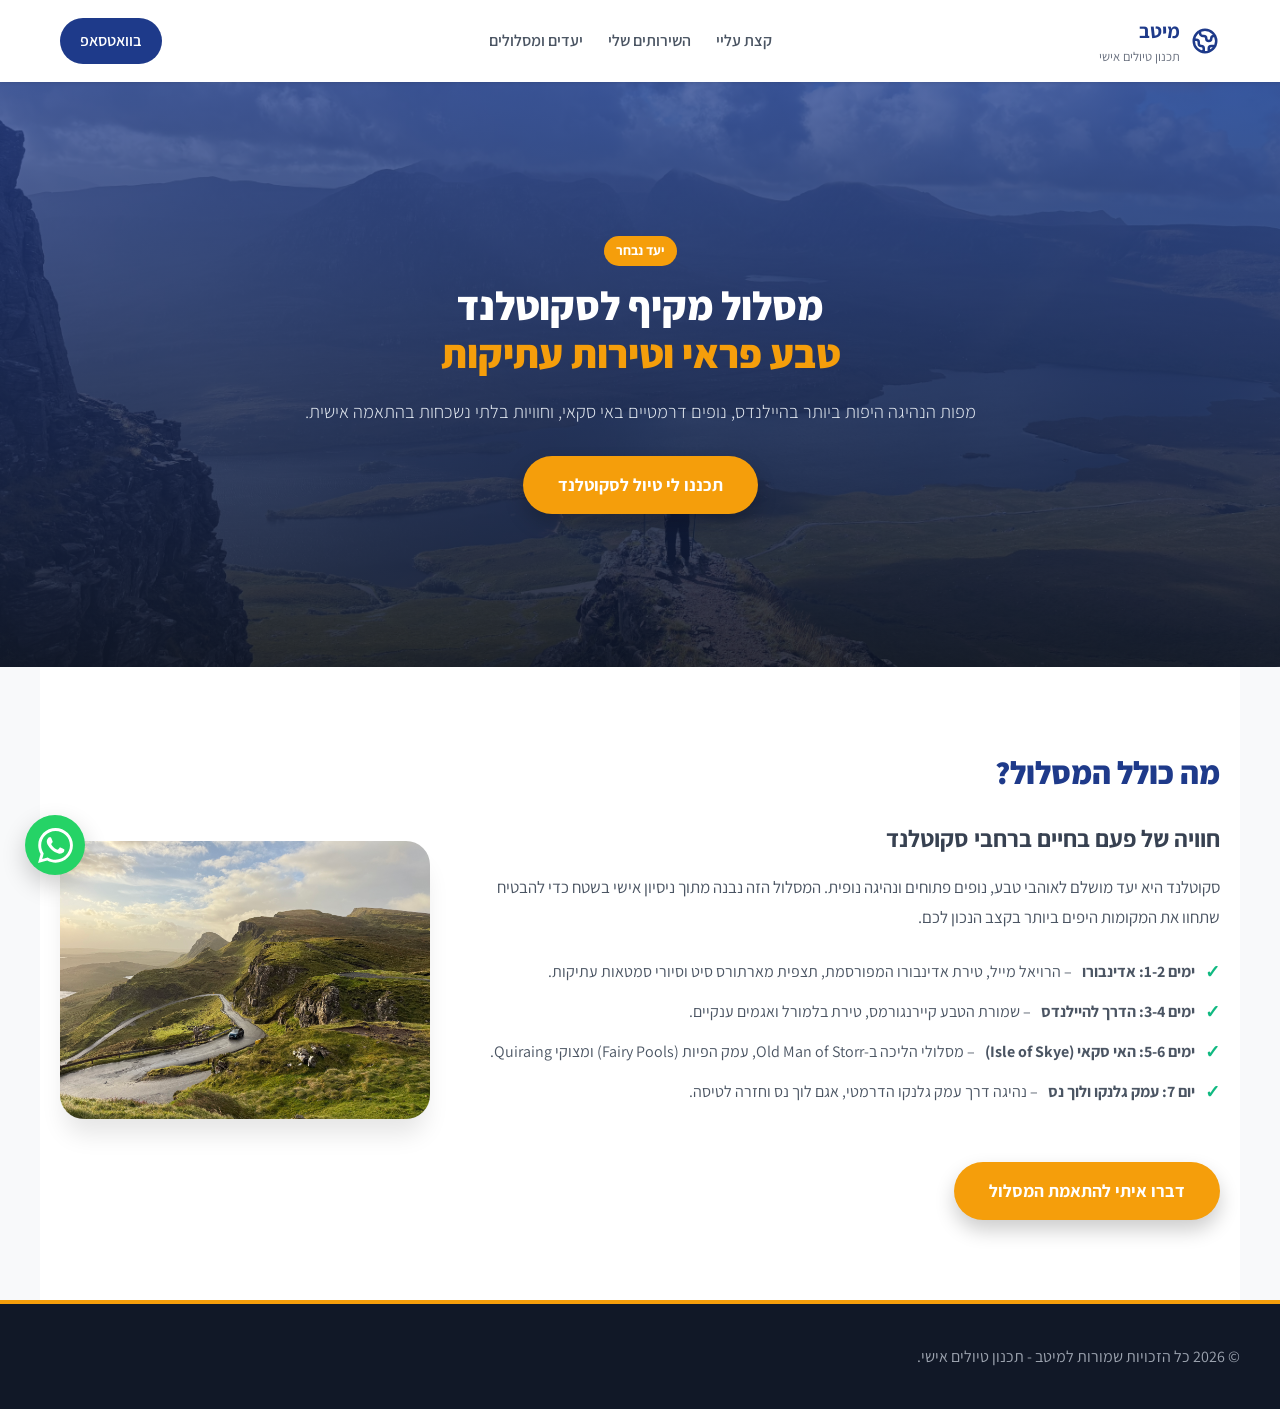
==== destinations/scotland.html @ 3aaea212 "Add initial project files including HTML structure, CSS styles, and images for Scotland travel itine" ====
<!DOCTYPE html>
<html lang="he" dir="rtl">
<head>
    <meta charset="UTF-8">
    <meta name="viewport" content="width=device-width, initial-scale=1.0">
    <title>מסלול לסקוטלנד | מיטב - תכנון טיולים אישי</title>

    <!-- Google Fonts -->
    <link rel="preconnect" href="https://fonts.googleapis.com">
    <link rel="preconnect" href="https://fonts.gstatic.com" crossorigin>
    <link href="https://fonts.googleapis.com/css2?family=Assistant:wght@300;400;600;700;800&display=swap" rel="stylesheet">
    
    <!-- Link to global CSS from subfolder -->
    <link rel="stylesheet" href="../css/style.css">
</head>
<body>

    <!-- ==========================================
         NAVIGATION HEADER
         ========================================== -->
    <nav>
        <div class="nav-container">
            <a href="../index.html" class="logo">
                <svg class="logo-icon" fill="none" stroke="currentColor" viewBox="0 0 24 24">
                    <path stroke-linecap="round" stroke-linejoin="round" stroke-width="2" d="M3.055 11H5a2 2 0 012 2v1a2 2 0 002 2 2 2 0 012 2v2.945M8 3.935V5.5A2.5 2.5 0 0010.5 8h.5a2 2 0 012 2 2 2 0 104 0 2 2 0 012-2h1.064M15 20.488V18a2 2 0 012-2h3.064M21 12a9 9 0 11-18 0 9 9 0 0118 0z"></path>
                </svg>
                <span>מיטב <span class="logo-subtext">תכנון טיולים אישי</span></span>
            </a>
            
            <ul class="nav-links">
                <li><a href="../index.html#about">קצת עליי</a></li>
                <li><a href="../index.html#services">השירותים שלי</a></li>
                <li><a href="../index.html#destinations">יעדים ומסלולים</a></li>
            </ul>
            
            <a href="https://wa.me/" target="_blank" rel="noopener noreferrer" class="nav-btn">בוואטסאפ</a>
        </div>
    </nav>

    <!-- ==========================================
         SCOTLAND HERO BANNER (Full Design Match)
         ========================================== -->
    <!-- Uses relative path ../images/scotland.jpg for local image -->
    <header class="hero" style="background: linear-gradient(rgba(30, 58, 138, 0.75), rgba(15, 23, 42, 0.85)), url('../images/scotland.jpg') center/cover;">
        <span class="badge">יעד נבחר</span>
        <h1>מסלול מקיף לסקוטלנד <br><span>טבע פראי וטירות עתיקות</span></h1>
        <p>מפות הנהיגה היפות ביותר בהיילנדס, נופים דרמטיים באי סקאי, וחוויות בלתי נשכחות בהתאמה אישית.</p>
        <a href="https://wa.me/" target="_blank" rel="noopener noreferrer" class="hero-btn">תכננו לי טיול לסקוטלנד</a>
    </header>

    <!-- ==========================================
         SCOTLAND ITINERARY DETAILS
         ========================================== -->
    <section class="section bg-white">
        <div class="about-grid">
            <div class="about-text" style="flex: 2;">
                <h2>מה כולל המסלול?</h2>
                <h3>חוויה של פעם בחיים ברחבי סקוטלנד</h3>
                <p>סקוטלנד היא יעד מושלם לאוהבי טבע, נופים פתוחים ונהיגה נופית. המסלול הזה נבנה מתוך ניסיון אישי בשטח כדי להבטיח שתחוו את המקומות היפים ביותר בקצב הנכון לכם.</p>
                
                <ul class="service-list" style="margin-top: 25px;">
                    <li><strong>ימים 1-2: אדינבורו</strong> – הרויאל מייל, טירת אדינבורו המפורסמת, תצפית מארתורס סיט וסיורי סמטאות עתיקות.</li>
                    <li><strong>ימים 3-4: הדרך להיילנדס</strong> – שמורת הטבע קיירנגורמס, טירת בלמורל ואגמים ענקיים.</li>
                    <li><strong>ימים 5-6: האי סקאי (Isle of Skye)</strong> – מסלולי הליכה ב-Old Man of Storr, עמק הפיות (Fairy Pools) ומצוקי Quiraing.</li>
                    <li><strong>יום 7: עמק גלנקו ולוך נס</strong> – נהיגה דרך עמק גלנקו הדרמטי, אגם לוך נס וחזרה לטיסה.</li>
                </ul>

                <br>
                <a href="https://wa.me/" target="_blank" rel="noopener noreferrer" class="hero-btn">דברו איתי להתאמת המסלול</a>
            </div>

        <div class="about-img" style="flex: 1;">
    <!-- 
      ../images/ steps OUT of the 'destinations/' folder and INTO 'images/'.
      scotland-detail.jpg points to your newly converted gallery image.
    -->
    <img src="../images/scotland-detail.jpg" alt="נופי ההיילנדס בסקוטלנד">
</div>
        </div>
    </section>

    <!-- ==========================================
         FOOTER
         ========================================== -->
    <footer>
        <div class="footer-content">
            <p>&copy; 2026 כל הזכויות שמורות למיטב - תכנון טיולים אישי.</p>
        </div>
    </footer>

    <!-- Floating WhatsApp Button -->
    <a href="https://wa.me/" class="whatsapp-float" target="_blank" rel="noopener noreferrer" title="דברו איתי בוואטסאפ">
        <svg viewBox="0 0 24 24">
            <path d="M.057 24l1.687-6.163c-1.041-1.804-1.588-3.849-1.587-5.946.003-6.556 5.338-11.891 11.893-11.891 3.181.001 6.167 1.24 8.413 3.488 2.245 2.248 3.481 5.236 3.48 8.414-.003 6.557-5.338 11.892-11.893 11.892-1.99-.001-3.951-.5-5.688-1.448l-6.305 1.654zm6.597-3.807c1.676.995 3.276 1.591 5.392 1.592 5.448 0 9.886-4.434 9.889-9.885.002-5.462-4.415-9.89-9.881-9.892-5.452 0-9.887 4.434-9.889 9.884-.001 2.225.651 3.891 1.746 5.634l-.999 3.648 3.742-.981zm11.387-5.464c-.074-.124-.272-.198-.57-.347-.297-.149-1.758-.868-2.031-.967-.272-.099-.47-.149-.669.149-.198.297-.768.967-.941 1.165-.173.198-.347.223-.644.075-.297-.15-1.255-.463-2.39-1.475-.883-.788-1.48-1.761-1.653-2.059-.173-.297-.018-.458.13-.606.134-.133.298-.347.446-.52.149-.174.198-.298.298-.497.099-.198.05-.371-.025-.52-.075-.149-.669-1.612-.916-2.207-.242-.579-.487-.5-.669-.51-.173-.008-.371-.01-.57-.01-.198 0-.52.074-.792.372-.272.297-1.04 1.016-1.04 2.479 0 1.462 1.065 2.875 1.213 3.074.149.198 2.096 3.2 5.077 4.487.709.306 1.262.489 1.694.625.712.227 1.36.195 1.871.118.571-.085 1.758-.719 2.006-1.413.248-.694.248-1.289.173-1.413-.074-.124-.272-.198-.57-.347z"/>
        </svg>
    </a>

</body>
</html>
---- css/style.css ----
/* ==========================================
   GLOBAL RESETS & CORE STYLES
   ========================================== */

/* Box Sizing Reset: Forces padding and borders to be included inside an element's total width and height */
* {
    box-sizing: border-box;
    margin: 0;
    padding: 0;
}

/* Base Body Styles: Sets default typography, background color, text color, and RTL line spacing */
body {
    font-family: 'Assistant', sans-serif; /* Primary font family (loaded from Google Fonts in HTML) */
    background-color: #f8f9fa;            /* Light gray background for comfortable reading */
    color: #333333;                       /* Soft black font color for optimal visual contrast */
    line-height: 1.6;                     /* Generous vertical line spacing for Hebrew readability */
}

/* Utility class for white-background sections (replaces inline styles) */
.bg-white {
    background-color: #ffffff;
}

/* Utility button style for secondary gray buttons */
.btn-secondary {
    background: #4b5563 !important;       /* Overrides default brand blue with neutral slate gray */
}

/* ==========================================
   NAVIGATION BAR (NAV)
   ========================================== */

/* Sticky Navigation Header */
nav {
    background: #ffffff;                                    /* Solid white background */
    box-shadow: 0 1px 3px rgba(0,0,0,0.1);                 /* Subtle bottom drop-shadow for depth */
    position: sticky;                                      /* Sticks the navbar to the top during scroll */
    top: 0;                                                /* Locks stickiness to top edge */
    z-index: 50;                                           /* Keeps navigation above lower page elements */
}

/* Centered Flexbox Container for Navigation */
.nav-container {
    max-width: 1200px;                                     /* Restricts container width on widescreen monitors */
    margin: 0 auto;                                        /* Centers container horizontally */
    padding: 15px 20px;                                    /* Vertical (15px) and Horizontal (20px) internal spacing */
    display: flex;                                         /* Activates Flexbox layout mode */
    justify-content: space-between;                        /* Places logo on right and links/button on left (RTL) */
    align-items: center;                                   /* Vertically aligns items along the central axis */
}

/* Brand Logo Layout */
.logo {
    font-weight: 700;                                      /* Bold font weight */
    font-size: 1.25rem;                                    /* 20px relative font size */
    color: #1E3A8A;                                        /* Deep Navy Blue primary brand color */
    display: flex;                                         /* Flex layout to align icon next to text */
    align-items: center;                                   /* Aligns SVG icon and text vertically */
    gap: 10px;                                             /* 10px gap between SVG icon and brand text */
    cursor: pointer;                                       /* Displays pointer hand cursor on hover */
    text-decoration: none;                                 /* Removes standard link underline */
}

/* Secondary Sub-headline inside Logo */
.logo-subtext {
    font-size: 0.8rem;                                     /* Smaller font size for subtitle */
    font-weight: 400;                                      /* Regular weight */
    color: #6b7280;                                        /* Muted gray text color */
    display: block;                                        /* Forces subtitle to render on a new line */
}

/* SVG Vector Icon Dimensions inside Logo */
.logo-icon {
    width: 30px;
    height: 30px;
}

/* Navigation Link List */
.nav-links {
    display: flex;                                         /* Displays menu links in a horizontal row */
    gap: 25px;                                             /* Spacing between list items */
    list-style: none;                                      /* Removes default bullet points */
}

/* Individual Navigation Anchor Links */
.nav-links a {
    color: #4b5563;                                        /* Muted slate text color */
    text-decoration: none;                                 /* Removes underline */
    font-weight: 600;                                      /* Semi-bold text weight */
    transition: color 0.2s ease-in-out;                    /* Smooth color transition on hover (0.2 seconds) */
}

/* Navigation Link Hover State */
.nav-links a:hover {
    color: #1E3A8A;                                        /* Shifts color to deep navy when hovered */
}

/* Call-To-Action (CTA) Pill Button in Navigation */
.nav-btn {
    background: #1E3A8A;                                   /* Navy background */
    color: #ffffff;                                        /* White text */
    padding: 10px 20px;                                    /* Top/Bottom 10px, Left/Right 20px */
    border-radius: 50px;                                   /* Fully rounded pill-shaped corners */
    text-decoration: none;                                 /* Removes link underline */
    font-weight: 600;                                      /* Semi-bold weight */
    display: inline-flex;                                  /* Enables inline flexbox for icon/text alignment */
    align-items: center;
    gap: 8px;
}

/* ==========================================
   HERO SECTION
   ========================================== */

/* Full-width Hero Banner with Dark Gradient Overlay */
.hero {
    /* Combined CSS background: semi-transparent blue/slate gradient + high-res Unsplash background image */
    background: linear-gradient(rgba(30, 58, 138, 0.75), rgba(15, 23, 42, 0.85)), 
                url('https://images.unsplash.com/photo-1488085061387-422e29b40080?ixlib=rb-4.0.3&auto=format&fit=crop&w=1920&q=80') center/cover;
    color: #ffffff;                                        /* White text color for contrast over dark image */
    padding: 80px 20px;                                    /* Vertical padding 80px, horizontal 20px */
    text-align: center;                                    /* Centers all text content */
    min-height: 65vh;                                      /* Ensures hero takes at least 65% of screen height */
    display: flex;                                         /* Flexbox used to vertically center content */
    flex-direction: column;                                /* Stacks elements top-to-bottom */
    justify-content: center;                               /* Centers items along vertical axis */
    align-items: center;                                   /* Centers items along horizontal axis */
}

/* Small Tag/Badge above Hero Heading */
.badge {
    background: #F59E0B;                                   /* Accent Amber/Gold color */
    color: #ffffff;
    padding: 4px 12px;
    border-radius: 50px;
    font-size: 0.85rem;
    font-weight: 700;
    display: inline-block;
    margin-bottom: 15px;
}

/* Main Page Heading (H1) */
.hero h1 {
    font-size: 2.5rem;                                     /* Scaled headline size */
    font-weight: 800;                                      /* Extra-bold */
    margin-bottom: 20px;
    line-height: 1.2;                                      /* Tighter line spacing for titles */
}

/* Highlighted Gold Text within Heading */
.hero h1 span {
    color: #F59E0B;                                        /* Gold accent color */
}

/* Hero Paragraph Description */
.hero p {
    font-size: 1.15rem;
    max-width: 700px;                                      /* Restricts line length to increase reading comfort */
    margin: 0 auto 30px;                                   /* Centers block horizontally, adds 30px bottom margin */
    font-weight: 300;                                      /* Light font weight */
    color: #e2e8f0;                                        /* Light gray-blue text */
}

/* Primary Call-to-Action Button */
.hero-btn {
    background: #F59E0B;                                   /* Amber accent background */
    color: #ffffff;
    padding: 15px 35px;
    border-radius: 50px;
    text-decoration: none;
    font-weight: 700;
    font-size: 1.1rem;
    display: inline-flex;
    align-items: center;
    gap: 10px;
    box-shadow: 0 10px 20px rgba(0,0,0,0.2);              /* Soft shadow to elevate button off page */
    transition: transform 0.2s ease-in-out;                /* Prepares micro-animation on interaction */
}

/* Interactive Hover Animation for Hero Button */
.hero-btn:hover {
    transform: scale(1.05);                                /* Scales button size up by 5% on hover */
}

/* ==========================================
   PAGE SECTIONS & LAYOUT GUIDES
   ========================================== */

/* Standard Section Container */
.section {
    max-width: 1200px;
    margin: 0 auto;
    padding: 80px 20px;
}

/* Section Heading Header Block */
.section-title {
    text-align: center;
    margin-bottom: 50px;
}

.section-title h2 {
    font-size: 2.2rem;
    color: #1E3A8A;
    font-weight: 800;
    margin-bottom: 10px;
}

.section-title p {
    color: #6b7280;
    font-size: 1.1rem;
}

/* ==========================================
   ABOUT SECTION
   ========================================== */

/* Flexbox Grid for Image + Bio Content */
.about-grid {
    display: flex;
    flex-wrap: wrap;                                       /* Wraps onto multiple lines on small mobile screens */
    align-items: center;
    gap: 50px;
}

.about-img {
    flex: 1;                                               /* Occupies equal share of flex container width */
    min-width: 280px;                                      /* Prevents shrinking below 280px before wrapping */
    text-align: center;
}

.about-img img {
    width: 100%;
    max-width: 400px;
    border-radius: 24px;                                   /* Softly rounded image corners */
    box-shadow: 0 20px 25px -5px rgba(0,0,0,0.1);          /* Elegant drop shadow */
}

.about-text {
    flex: 1;
    min-width: 280px;
}

.about-text h2 {
    font-size: 2rem;
    color: #1E3A8A;
    font-weight: 800;
    margin-bottom: 20px;
}

.about-text h3 {
    font-size: 1.5rem;
    color: #374151;
    margin-bottom: 15px;
    font-weight: 700;
}

.about-text p {
    color: #4b5563;
    font-size: 1.05rem;
    margin-bottom: 20px;
    line-height: 1.8;
}

/* ==========================================
   SERVICES SECTION & CARDS
   ========================================== */

/* Section background wrapper */
.services-bg {
    background: #EFF6FF;                                   /* Very light blue tint */
}

/* CSS Grid for Pricing Cards */
.services-grid {
    display: grid;
    /* Responsive Auto-Fit Grid: Creates columns dynamically (min 300px width each) without media queries */
    grid-template-columns: repeat(auto-fit, minmax(300px, 1fr));
    gap: 30px;
    max-width: 1000px;
    margin: 0 auto;
}

/* Standard Pricing Card */
.service-card {
    background: #ffffff;
    border-radius: 20px;
    padding: 40px 30px;
    box-shadow: 0 10px 15px -3px rgba(0,0,0,0.05);
    position: relative;                                    /* Positioning context for absolute elements like badges */
    display: flex;
    flex-direction: column;
    border-top: 4px solid #1E3A8A;                         /* Blue accent border on top edge */
    transition: transform 0.3s ease;
}

/* Featured / Popular Service Card Variant */
.service-card.highlight {
    border-top-color: #F59E0B;                             /* Gold border top for highlight feature */
    transform: translateY(-10px);                          /* Slight upward offset to draw attention */
    box-shadow: 0 20px 25px -5px rgba(0,0,0,0.1);
}

/* Popular Badge Pill on Featured Card */
.popular-badge {
    position: absolute;
    top: -15px;                                            /* Positions pill half-way across top border */
    left: 50%;
    transform: translateX(-50%);                           /* Centers pill horizontally along the 50% line */
    background: #F59E0B;
    color: #ffffff;
    padding: 4px 15px;
    border-radius: 50px;
    font-size: 0.85rem;
    font-weight: 700;
}

.service-card h3 {
    font-size: 1.5rem;
    color: #111827;
    margin-bottom: 10px;
    font-weight: 700;
}

.price {
    font-size: 1.3rem;
    font-weight: 800;
    color: #F59E0B;
    margin-bottom: 20px;
}

.service-card p {
    color: #4b5563;
    margin-bottom: 25px;
    flex-grow: 1;                                          /* Forces paragraph to expand so buttons align evenly at bottom */
}

/* Checkmark List inside Cards */
.service-list {
    list-style: none;
    margin-bottom: 30px;
}

.service-list li {
    margin-bottom: 12px;
    color: #4b5563;
    display: flex;
    align-items: center;
    gap: 10px;
}

/* Custom CSS Checkmark Icon insertion */
.service-list li::before {
    content: "✓";                                          /* Inserts Unicode checkmark before list items */
    color: #10B981;                                        /* Emerald green color */
    font-weight: bold;
    font-size: 1.1rem;
}

/* Card CTA Button */
.card-btn {
    display: block;
    text-align: center;
    background: #1E3A8A;
    color: #ffffff;
    padding: 12px;
    border-radius: 12px;
    text-decoration: none;
    font-weight: 700;
    transition: background 0.2s ease;
}

.card-btn:hover {
    background: #1d4ed8;                                   /* Slightly brighter blue on hover */
}

.service-card.highlight .card-btn {
    background: #F59E0B;
}

.service-card.highlight .card-btn:hover {
    background: #d97706;
}

/* ==========================================
   DESTINATIONS GALLERY
   ========================================== */

/* Destination Grid Container */
.dest-grid {
    display: grid;
    grid-template-columns: repeat(auto-fit, minmax(240px, 1fr));
    gap: 20px;
}

/* Destination Card */
.dest-card {
    background: #ffffff;
    border-radius: 16px;
    overflow: hidden;                                      /* Clips internal image corners to card radius */
    box-shadow: 0 4px 6px rgba(0,0,0,0.05);
    border: 1px solid #f3f4f6;
    transition: transform 0.3s ease;
}

.dest-card:hover {
    transform: translateY(-5px);                           /* Lifts card on hover */
}

/* Image Wrapper Container */
.dest-img {
    height: 180px;
    position: relative;
    overflow: hidden;
}

.dest-img img {
    width: 100%;
    height: 100%;
    object-fit: cover;                                     /* Ensures image fills container without distortion */
    transition: transform 0.5s ease;                       /* Smooth image zoom effect on parent hover */
}

.dest-card:hover .dest-img img {
    transform: scale(1.1);                                 /* Zooms image by 10% on hover */
}

/* Dark Gradient Overlay on Top of Images for Text Readability */
.dest-overlay {
    position: absolute;
    inset: 0;                                              /* Shorthand for top:0; right:0; bottom:0; left:0 */
    background: linear-gradient(to top, rgba(0,0,0,0.6), transparent);
}

.dest-title {
    position: absolute;
    bottom: 15px;
    right: 15px;                                           /* Right-aligned for RTL layout */
    color: #ffffff;
    font-size: 1.25rem;
    font-weight: 700;
}

.dest-content {
    padding: 20px;
}

.dest-content p {
    color: #6b7280;
    font-size: 0.9rem;
    margin-bottom: 15px;
}

.dest-link {
    color: #1E3A8A;
    font-weight: 600;
    text-decoration: none;
    font-size: 0.9rem;
    display: inline-flex;
    align-items: center;
    gap: 5px;
}

/* ==========================================
   FOOTER SECTION
   ========================================== */

footer {
    background: #111827;                                   /* Dark slate footer background */
    color: #9ca3af;
    padding: 40px 20px;
    text-align: center;
    border-top: 4px solid #F59E0B;                          /* Accent border top */
}

.footer-content {
    max-width: 1200px;
    margin: 0 auto;
    display: flex;
    justify-content: space-between;
    align-items: center;
    flex-wrap: wrap;
    gap: 20px;
}

.admin-link {
    color: #4b5563;
    text-decoration: none;
    font-size: 0.85rem;
}

.admin-link:hover {
    color: #9ca3af;
}

/* ==========================================
   FLOATING WHATSAPP LEAD GENERATION BUTTON
   ========================================== */

.whatsapp-float {
    position: fixed;                                       /* Remains pinned to screen corner while scrolling */
    bottom: 25px;
    left: 25px;                                            /* Placed on bottom-left for RTL layouts */
    background: #25D366;                                   /* Official WhatsApp green brand color */
    color: #ffffff;
    width: 60px;
    height: 60px;
    border-radius: 50%;                                    /* Circle shape */
    display: flex;
    align-items: center;
    justify-content: center;
    box-shadow: 0 10px 25px rgba(0,0,0,0.2);
    z-index: 100;                                          /* Top-most elevation layer */
    transition: transform 0.2s ease;
    text-decoration: none;
}

.whatsapp-float:hover {
    transform: scale(1.1);                                 /* Scales icon up on hover */
}

.whatsapp-float svg {
    width: 35px;
    height: 35px;
    fill: #ffffff;
}

/* ==========================================
   RESPONSIVE MEDIA QUERIES (MOBILE BREAKPOINTS)
   ========================================== */

@media (max-width: 768px) {
    .hero h1 {
        font-size: 2rem;                                   /* Reduces title size on mobile viewports */
    }
    .nav-links {
        display: none;                                     /* Hides desktop navigation links on smaller screens */
    }
}
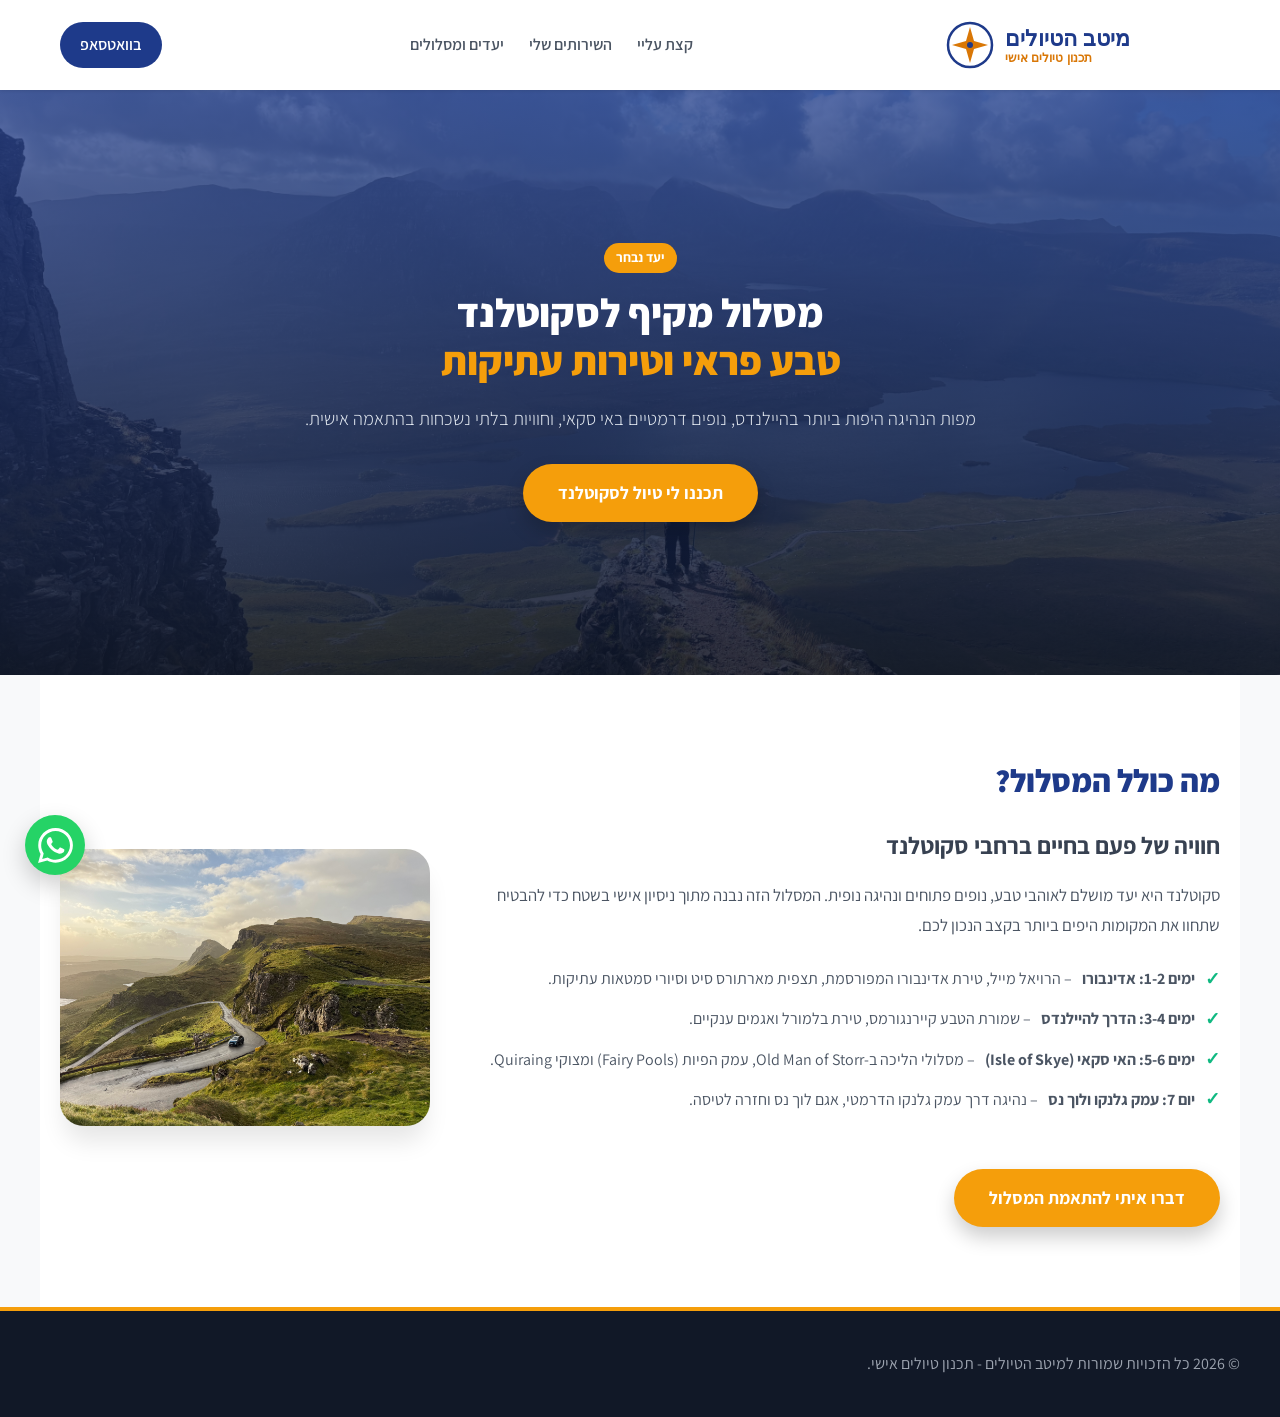
==== commit 39e4b3d9: "logo titles and categories" ====
--- a/destinations/scotland.html
+++ b/destinations/scotland.html
@@ -3,13 +3,27 @@
 <head>
     <meta charset="UTF-8">
     <meta name="viewport" content="width=device-width, initial-scale=1.0">
-    <title>מסלול לסקוטלנד | מיטב - תכנון טיולים אישי</title>
+    <title>מסלול לסקוטלנד | מיטב הטיולים</title>
 
     <!-- Google Fonts -->
     <link rel="preconnect" href="https://fonts.googleapis.com">
     <link rel="preconnect" href="https://fonts.gstatic.com" crossorigin>
     <link href="https://fonts.googleapis.com/css2?family=Assistant:wght@300;400;600;700;800&display=swap" rel="stylesheet">
     
+    <!-- ==========================================
+         SEO & WHATSAPP PREVIEW TAGS
+         ========================================== -->
+    <meta name="description" content="תכנון טיולים אישי ומותאם אישית בחו&quot;ל עם מיטב. בניית מסלולים מדויקים לחופשה מושלמת ללא כאבי ראש.">
+    <meta name="keywords" content="תכנון טיולים, מתכנן טיולים אישי, סקוטלנד, ספרד, איטליה, לונדון">
+    <meta name="author" content="מיטב">
+
+    <!-- Open Graph (WhatsApp & Social Media Link Preview) -->
+    <meta property="og:type" content="website">
+    <meta property="og:url" content="https://tomersh22597-creator.github.io/meitav-travel/">
+    <meta property="og:title" content="מיטב - תכנון טיולים אישי">
+    <meta property="og:description" content="בונים מסלולים מדויקים, מותאמים אישית וחוסכים לכם זמן וכאב ראש. תארזו מזוודה, על השאר אני אדאג.">
+    <meta property="og:image" content="https://tomersh22597-creator.github.io/meitav-travel/images/meitav-profile.jpg">
+
     <!-- Link to global CSS from subfolder -->
     <link rel="stylesheet" href="../css/style.css">
 </head>
@@ -20,12 +34,10 @@
          ========================================== -->
     <nav>
         <div class="nav-container">
-            <a href="../index.html" class="logo">
-                <svg class="logo-icon" fill="none" stroke="currentColor" viewBox="0 0 24 24">
-                    <path stroke-linecap="round" stroke-linejoin="round" stroke-width="2" d="M3.055 11H5a2 2 0 012 2v1a2 2 0 002 2 2 2 0 012 2v2.945M8 3.935V5.5A2.5 2.5 0 0010.5 8h.5a2 2 0 012 2 2 2 0 104 0 2 2 0 012-2h1.064M15 20.488V18a2 2 0 012-2h3.064M21 12a9 9 0 11-18 0 9 9 0 0118 0z"></path>
-                </svg>
-                <span>מיטב <span class="logo-subtext">תכנון טיולים אישי</span></span>
-            </a>
+            <!-- Brand Logo Linking to Homepage Top -->
+<a href="../index.html" class="logo">
+    <img src="../images/logo.svg" alt="מיטב הטיולים" class="logo-img">
+</a>
             
             <ul class="nav-links">
                 <li><a href="../index.html#about">קצת עליי</a></li>
@@ -84,7 +96,7 @@
          ========================================== -->
     <footer>
         <div class="footer-content">
-            <p>&copy; 2026 כל הזכויות שמורות למיטב - תכנון טיולים אישי.</p>
+            <p>&copy; 2026 כל הזכויות שמורות למיטב הטיולים - תכנון טיולים אישי.</p>
         </div>
     </footer>
 
--- a/css/style.css
+++ b/css/style.css
@@ -384,28 +384,74 @@
 }
 
 /* ==========================================
-   DESTINATIONS GALLERY
-   ========================================== */
-
-/* Destination Grid Container */
+   CATEGORY TITLES (PROMINENT STRIPE DESIGN)
+   ========================================== */
+.category-title {
+    font-size: 1.6rem;
+    font-weight: 800;
+    color: #1e3a8a;
+    background: linear-gradient(to left, #f8fafc, #e2e8f0);
+    padding: 12px 20px;
+    border-right: 5px solid #d97706; /* פס זהב בולט בצד ימין */
+    border-radius: 4px;
+    margin-bottom: 25px;
+    display: flex;
+    align-items: center;
+    gap: 10px;
+    box-shadow: 0 2px 4px rgba(0,0,0,0.05);
+}
+
+/* ==========================================
+   DESTINATIONS GALLERY (HORIZONTAL CAROUSEL)
+   ========================================== */
+
+/* Destination Container - Now a horizontal scrolling list */
 .dest-grid {
-    display: grid;
-    grid-template-columns: repeat(auto-fit, minmax(240px, 1fr));
+    display: flex;
     gap: 20px;
+    overflow-x: auto;
+    padding-bottom: 20px;
+    scroll-snap-type: x mandatory;
+    -webkit-overflow-scrolling: touch;
+}
+
+/* Custom Scrollbar for modern look */
+.dest-grid::-webkit-scrollbar {
+    height: 8px;
+}
+.dest-grid::-webkit-scrollbar-track {
+    background: #f1f5f9;
+    border-radius: 4px;
+}
+.dest-grid::-webkit-scrollbar-thumb {
+    background: #94a3b8;
+    border-radius: 4px;
+}
+.dest-grid::-webkit-scrollbar-thumb:hover {
+    background: #64748b;
 }
 
 /* Destination Card */
 .dest-card {
+    flex: 0 0 320px; /* רוחב קבוע לכל כרטיסייה */
+    scroll-snap-align: start; /* מיגנוט בגלילה */
     background: #ffffff;
     border-radius: 16px;
-    overflow: hidden;                                      /* Clips internal image corners to card radius */
+    overflow: hidden;
     box-shadow: 0 4px 6px rgba(0,0,0,0.05);
     border: 1px solid #f3f4f6;
     transition: transform 0.3s ease;
 }
 
 .dest-card:hover {
-    transform: translateY(-5px);                           /* Lifts card on hover */
+    transform: translateY(-5px);
+}
+
+/* Mobile sizing for cards */
+@media (max-width: 768px) {
+    .dest-card {
+        flex: 0 0 280px;
+    }
 }
 
 /* Image Wrapper Container */
@@ -418,25 +464,25 @@
 .dest-img img {
     width: 100%;
     height: 100%;
-    object-fit: cover;                                     /* Ensures image fills container without distortion */
-    transition: transform 0.5s ease;                       /* Smooth image zoom effect on parent hover */
+    object-fit: cover;
+    transition: transform 0.5s ease;
 }
 
 .dest-card:hover .dest-img img {
-    transform: scale(1.1);                                 /* Zooms image by 10% on hover */
-}
-
-/* Dark Gradient Overlay on Top of Images for Text Readability */
+    transform: scale(1.1);
+}
+
+/* Dark Gradient Overlay on Top of Images */
 .dest-overlay {
     position: absolute;
-    inset: 0;                                              /* Shorthand for top:0; right:0; bottom:0; left:0 */
+    inset: 0;
     background: linear-gradient(to top, rgba(0,0,0,0.6), transparent);
 }
 
 .dest-title {
     position: absolute;
     bottom: 15px;
-    right: 15px;                                           /* Right-aligned for RTL layout */
+    right: 15px;
     color: #ffffff;
     font-size: 1.25rem;
     font-weight: 700;
@@ -537,4 +583,47 @@
     .nav-links {
         display: none;                                     /* Hides desktop navigation links on smaller screens */
     }
+
+    /* ==========================================
+   LOGO STYLES (PREPARED FOR FUTURE IMAGE LOGO)
+   ========================================== */
+
+/* Utility style for future image logo (replace SVG icon with <img> tag) */
+.logo-img {
+    height: 38px;             /* Standard logo height for sticky navigation header */
+    width: auto;              /* Preserves natural image aspect ratio */
+    object-fit: contain;
+    display: block;
+}
+
+/* ==========================================
+   CATEGORY BLOCKS FOR DESTINATIONS
+   ========================================== */
+.category-block {
+    margin-bottom: 55px;
+}
+
+/* ==========================================
+   CATEGORY TITLES (CENTERED DESIGN)
+   ========================================== */
+.category-title {
+    font-size: 1.6rem;
+    font-weight: 800;
+    color: #1e3a8a;
+    background: linear-gradient(to top, #f8fafc, #e2e8f0);
+    padding: 10px 30px;
+    border-bottom: 3px solid #d97706; /* פס זהב סימטרי מלמטה במקום בצד */
+    border-radius: 8px;
+    
+    /* פקודות המרכוז */
+    width: fit-content; /* הרקע יתאים בדיוק לאורך המילה */
+    margin: 0 auto 25px auto; /* ממקם את כל הבלוק באמצע המסך */
+    
+    display: flex;
+    align-items: center;
+    justify-content: center; /* ממקם את האייקון והטקסט באמצע */
+    gap: 10px;
+    box-shadow: 0 2px 4px rgba(0,0,0,0.05);
+}
+
 }
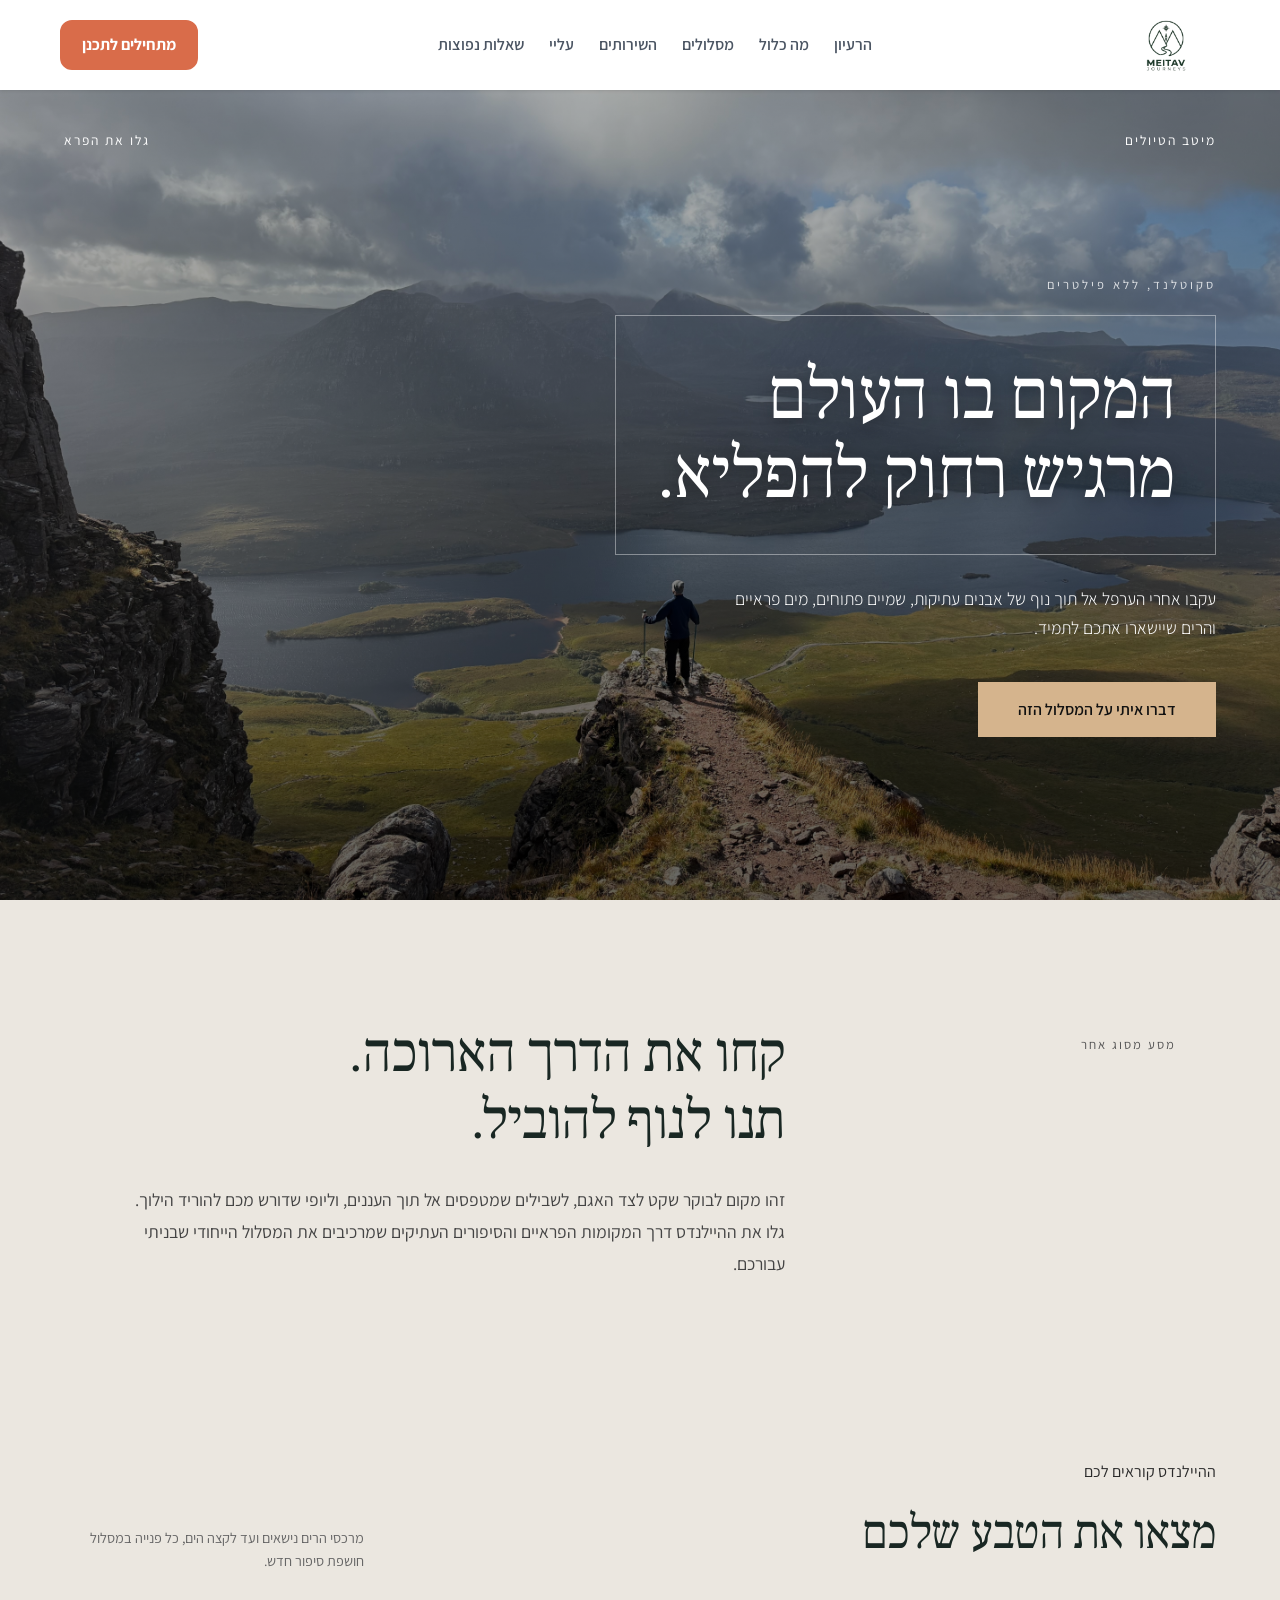
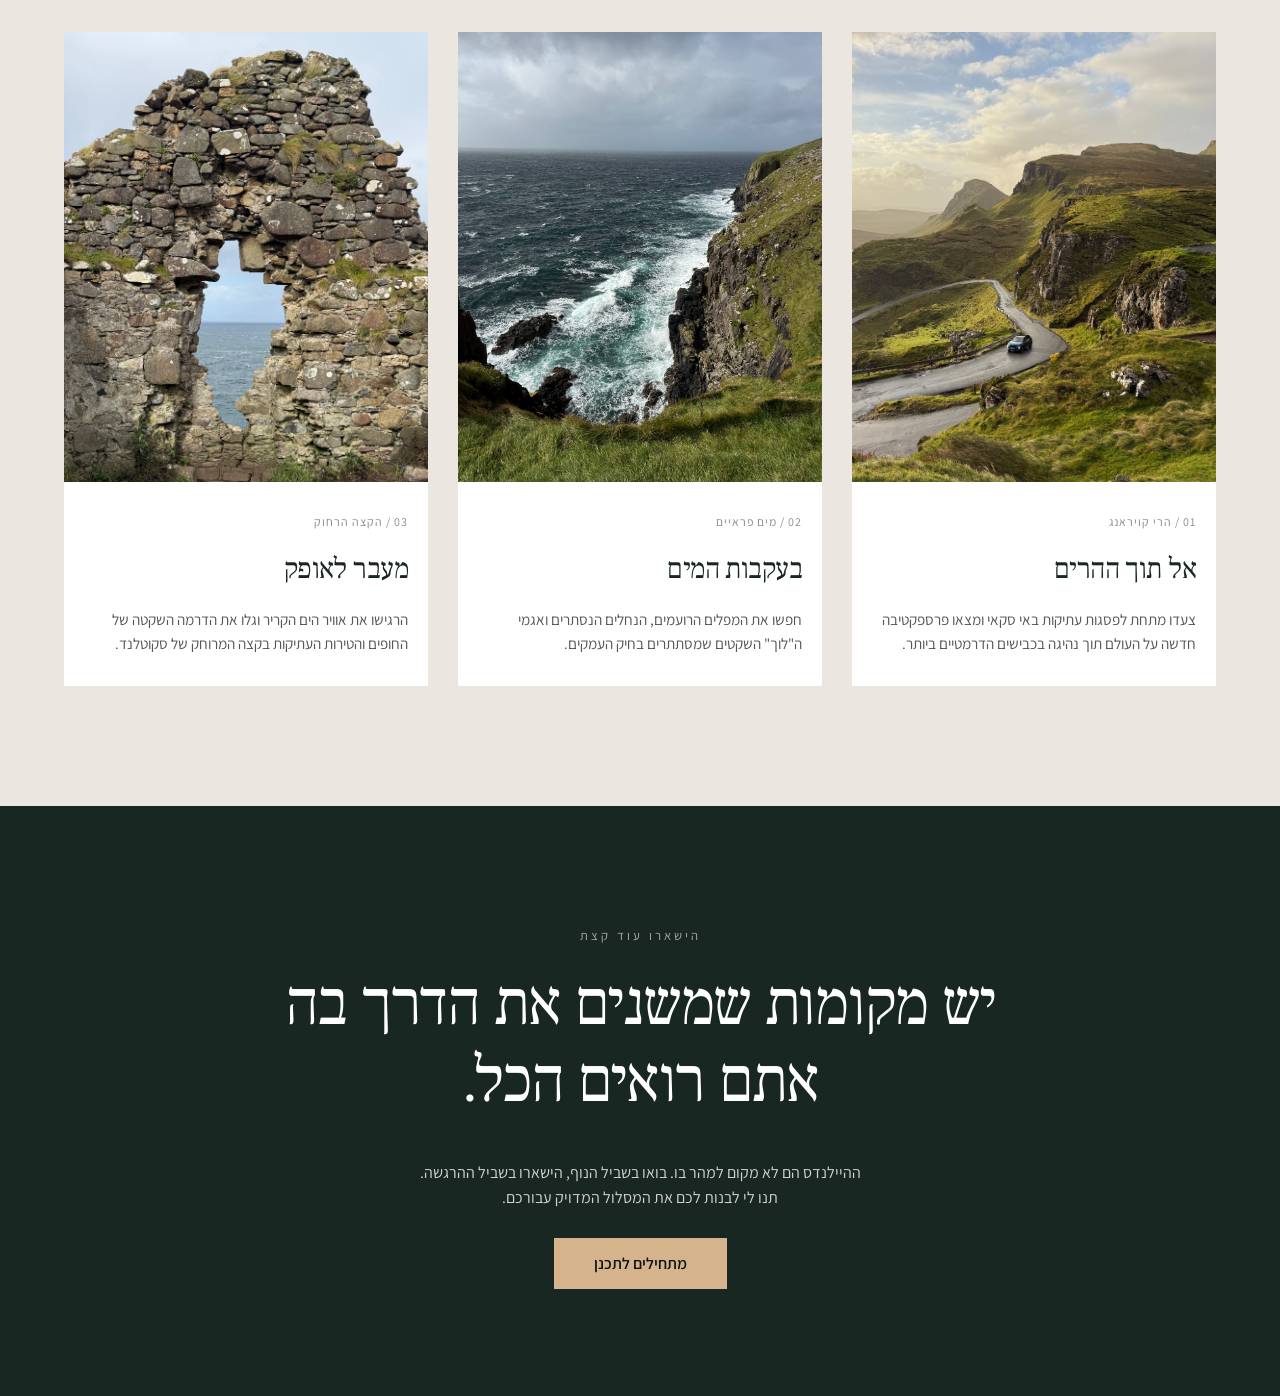
==== commit 20459bb1: "first form first page for scotland" ====
--- a/destinations/scotland.html
+++ b/destinations/scotland.html
@@ -3,109 +3,107 @@
 <head>
     <meta charset="UTF-8">
     <meta name="viewport" content="width=device-width, initial-scale=1.0">
-    <title>מסלול לסקוטלנד | מיטב הטיולים</title>
+    <title>סקוטלנד - מסע אל ההיילנדס | מיטב הטיולים</title>
 
     <!-- Google Fonts -->
     <link rel="preconnect" href="https://fonts.googleapis.com">
     <link rel="preconnect" href="https://fonts.gstatic.com" crossorigin>
-    <link href="https://fonts.googleapis.com/css2?family=Assistant:wght@300;400;600;700;800&display=swap" rel="stylesheet">
+    <link href="https://fonts.googleapis.com/css2?family=Assistant:wght@300;400;600&family=Frank+Ruhl+Libre:wght@300;400;700&display=swap" rel="stylesheet">
     
-    <!-- ==========================================
-         SEO & WHATSAPP PREVIEW TAGS
-         ========================================== -->
-    <meta name="description" content="תכנון טיולים אישי ומותאם אישית בחו&quot;ל עם מיטב. בניית מסלולים מדויקים לחופשה מושלמת ללא כאבי ראש.">
-    <meta name="keywords" content="תכנון טיולים, מתכנן טיולים אישי, סקוטלנד, ספרד, איטליה, לונדון">
-    <meta name="author" content="מיטב">
+    <!-- CSS -->
+    <!-- קודם העיצוב הראשי (לתפריט, לפוטר וכו') -->
+    <link rel="stylesheet" href="../css/style.css">
+    <!-- ואז העיצוב המגזיני שדורס ומוסיף את סגנון היעדים -->
+    <link rel="stylesheet" href="../css/magazine.css">
 
-    <!-- Open Graph (WhatsApp & Social Media Link Preview) -->
-    <meta property="og:type" content="website">
-    <meta property="og:url" content="https://tomersh22597-creator.github.io/meitav-travel/">
-    <meta property="og:title" content="מיטב - תכנון טיולים אישי">
-    <meta property="og:description" content="בונים מסלולים מדויקים, מותאמים אישית וחוסכים לכם זמן וכאב ראש. תארזו מזוודה, על השאר אני אדאג.">
-    <meta property="og:image" content="https://tomersh22597-creator.github.io/meitav-travel/images/meitav-profile.jpg">
+    <link rel="icon" type="image/jpeg" href="../images/favicon.jpg">
+    <!-- Analytics Script -->
+    <script src="../js/analytics.js"></script>
+</head>
+<main>
+    <body class="magazine-layout">
 
-    <!-- Link to global CSS from subfolder -->
-    <link rel="stylesheet" href="../css/style.css">
-</head>
-<body>
+        <!-- התפריט הראשי של האתר יוזרק לכאן אוטומטית -->
+        <nav></nav>
 
-    <!-- ==========================================
-         NAVIGATION HEADER
-         ========================================== -->
-    <nav>
-        <div class="nav-container">
-            <!-- Brand Logo Linking to Homepage Top -->
-<a href="../index.html" class="logo">
-    <img src="../images/logo.svg" alt="מיטב הטיולים" class="logo-img">
-</a>
+        <!-- 1. HERO -->
+        <header class="mag-hero" style="background-image: linear-gradient(rgba(0,0,0,0.3), rgba(0,0,0,0.6)), url('../images/scotland.jpg');">
+            <div class="mag-hero-top">
+                <span>מיטב הטיולים</span>
+                <span>גלו את הפרא</span>
+            </div>
             
-            <ul class="nav-links">
-                <li><a href="../index.html#about">קצת עליי</a></li>
-                <li><a href="../index.html#services">השירותים שלי</a></li>
-                <li><a href="../index.html#destinations">יעדים ומסלולים</a></li>
-            </ul>
-            
-            <a href="https://wa.me/" target="_blank" rel="noopener noreferrer" class="nav-btn">בוואטסאפ</a>
-        </div>
-    </nav>
+            <div class="mag-hero-center">
+                <span class="mag-eyebrow">סקוטלנד, ללא פילטרים</span>
+                <div class="mag-title-box">
+                    <h1>המקום בו העולם<br>מרגיש רחוק להפליא.</h1>
+                </div>
+                <p class="mag-hero-desc">עקבו אחרי הערפל אל תוך נוף של אבנים עתיקות, שמיים פתוחים, מים פראיים והרים שיישארו אתכם לתמיד.</p>
+                <a href="https://wa.me/972000000000?text=%D7%94%D7%99%D7%99%20%D7%9E%D7%99%D7%98%D7%91,%20%D7%90%D7%A0%D7%99%20%D7%A8%D7%95%D7%A6%D7%94%20%D7%9C%D7%AA%D7%9B%D7%A0%D7%9F%20%D7%9E%D7%A1%D7%A2%20%D7%9C%D7%A1%D7%A7%D7%95%D7%98%D7%9C%D7%A0%D7%93" target="_blank" class="mag-btn">דברו איתי על המסלול הזה</a>
+            </div>
+        </header>
 
-    <!-- ==========================================
-         SCOTLAND HERO BANNER (Full Design Match)
-         ========================================== -->
-    <!-- Uses relative path ../images/scotland.jpg for local image -->
-    <header class="hero" style="background: linear-gradient(rgba(30, 58, 138, 0.75), rgba(15, 23, 42, 0.85)), url('../images/scotland.jpg') center/cover;">
-        <span class="badge">יעד נבחר</span>
-        <h1>מסלול מקיף לסקוטלנד <br><span>טבע פראי וטירות עתיקות</span></h1>
-        <p>מפות הנהיגה היפות ביותר בהיילנדס, נופים דרמטיים באי סקאי, וחוויות בלתי נשכחות בהתאמה אישית.</p>
-        <a href="https://wa.me/" target="_blank" rel="noopener noreferrer" class="hero-btn">תכננו לי טיול לסקוטלנד</a>
-    </header>
+        <!-- 2. TEXT SECTION -->
+        <section class="mag-text-section">
+            <div class="eyebrow-dark">מסע מסוג אחר</div>
+            <div class="mag-text-content">
+                <h2>קחו את הדרך הארוכה.<br>תנו לנוף להוביל.</h2>
+                <p>זהו מקום לבוקר שקט לצד האגם, לשבילים שמטפסים אל תוך העננים, וליופי שדורש מכם להוריד הילוך. גלו את ההיילנדס דרך המקומות הפראיים והסיפורים העתיקים שמרכיבים את המסלול הייחודי שבניתי עבורכם.</p>
+            </div>
+        </section>
 
-    <!-- ==========================================
-         SCOTLAND ITINERARY DETAILS
-         ========================================== -->
-    <section class="section bg-white">
-        <div class="about-grid">
-            <div class="about-text" style="flex: 2;">
-                <h2>מה כולל המסלול?</h2>
-                <h3>חוויה של פעם בחיים ברחבי סקוטלנד</h3>
-                <p>סקוטלנד היא יעד מושלם לאוהבי טבע, נופים פתוחים ונהיגה נופית. המסלול הזה נבנה מתוך ניסיון אישי בשטח כדי להבטיח שתחוו את המקומות היפים ביותר בקצב הנכון לכם.</p>
-                
-                <ul class="service-list" style="margin-top: 25px;">
-                    <li><strong>ימים 1-2: אדינבורו</strong> – הרויאל מייל, טירת אדינבורו המפורסמת, תצפית מארתורס סיט וסיורי סמטאות עתיקות.</li>
-                    <li><strong>ימים 3-4: הדרך להיילנדס</strong> – שמורת הטבע קיירנגורמס, טירת בלמורל ואגמים ענקיים.</li>
-                    <li><strong>ימים 5-6: האי סקאי (Isle of Skye)</strong> – מסלולי הליכה ב-Old Man of Storr, עמק הפיות (Fairy Pools) ומצוקי Quiraing.</li>
-                    <li><strong>יום 7: עמק גלנקו ולוך נס</strong> – נהיגה דרך עמק גלנקו הדרמטי, אגם לוך נס וחזרה לטיסה.</li>
-                </ul>
-
-                <br>
-                <a href="https://wa.me/" target="_blank" rel="noopener noreferrer" class="hero-btn">דברו איתי להתאמת המסלול</a>
+        <!-- 3. GALLERY -->
+        <section class="mag-gallery-section">
+            <div class="mag-gallery-header">
+                <div>
+                    <div class="eyebrow-dark" style="margin-bottom: 10px;">ההיילנדס קוראים לכם</div>
+                    <h2>מצאו את הטבע שלכם</h2>
+                </div>
+                <p style="max-width: 300px; font-size: 0.9rem; color: #666; margin: 0;">מרכסי הרים נישאים ועד לקצה הים, כל פנייה במסלול חושפת סיפור חדש.</p>
             </div>
 
-        <div class="about-img" style="flex: 1;">
-    <!-- 
-      ../images/ steps OUT of the 'destinations/' folder and INTO 'images/'.
-      scotland-detail.jpg points to your newly converted gallery image.
-    -->
-    <img src="../images/scotland-detail.jpg" alt="נופי ההיילנדס בסקוטלנד">
-</div>
-        </div>
-    </section>
+            <div class="mag-grid">
+                <div class="mag-card">
+                    <img src="../images/scotland-1.jpg" alt="אל תוך ההרים">
+                    <div class="mag-card-content">
+                        <div class="mag-card-eyebrow">01 / הרי קויראנג</div>
+                        <h3>אל תוך ההרים</h3>
+                        <p>צעדו מתחת לפסגות עתיקות באי סקאי ומצאו פרספקטיבה חדשה על העולם תוך נהיגה בכבישים הדרמטיים ביותר.</p>
+                    </div>
+                </div>
+                
+                <div class="mag-card">
+                    <img src="../images/scotland-2.jpg" alt="בעקבות המים">
+                    <div class="mag-card-content">
+                        <div class="mag-card-eyebrow">02 / מים פראיים</div>
+                        <h3>בעקבות המים</h3>
+                        <p>חפשו את המפלים הרועמים, הנחלים הנסתרים ואגמי ה"לוך" השקטים שמסתתרים בחיק העמקים.</p>
+                    </div>
+                </div>
 
-    <!-- ==========================================
-         FOOTER
-         ========================================== -->
-    <footer>
-        <div class="footer-content">
-            <p>&copy; 2026 כל הזכויות שמורות למיטב הטיולים - תכנון טיולים אישי.</p>
-        </div>
-    </footer>
+                <div class="mag-card">
+                    <img src="../images/scotland-3.jpg" alt="מעבר לאופק">
+                    <div class="mag-card-content">
+                        <div class="mag-card-eyebrow">03 / הקצה הרחוק</div>
+                        <h3>מעבר לאופק</h3>
+                        <p>הרגישו את אוויר הים הקריר וגלו את הדרמה השקטה של החופים והטירות העתיקות בקצה המרוחק של סקוטלנד.</p>
+                    </div>
+                </div>
+            </div>
+        </section>
 
-    <!-- Floating WhatsApp Button -->
-    <a href="https://wa.me/" class="whatsapp-float" target="_blank" rel="noopener noreferrer" title="דברו איתי בוואטסאפ">
-        <svg viewBox="0 0 24 24">
-            <path d="M.057 24l1.687-6.163c-1.041-1.804-1.588-3.849-1.587-5.946.003-6.556 5.338-11.891 11.893-11.891 3.181.001 6.167 1.24 8.413 3.488 2.245 2.248 3.481 5.236 3.48 8.414-.003 6.557-5.338 11.892-11.893 11.892-1.99-.001-3.951-.5-5.688-1.448l-6.305 1.654zm6.597-3.807c1.676.995 3.276 1.591 5.392 1.592 5.448 0 9.886-4.434 9.889-9.885.002-5.462-4.415-9.89-9.881-9.892-5.452 0-9.887 4.434-9.889 9.884-.001 2.225.651 3.891 1.746 5.634l-.999 3.648 3.742-.981zm11.387-5.464c-.074-.124-.272-.198-.57-.347-.297-.149-1.758-.868-2.031-.967-.272-.099-.47-.149-.669.149-.198.297-.768.967-.941 1.165-.173.198-.347.223-.644.075-.297-.15-1.255-.463-2.39-1.475-.883-.788-1.48-1.761-1.653-2.059-.173-.297-.018-.458.13-.606.134-.133.298-.347.446-.52.149-.174.198-.298.298-.497.099-.198.05-.371-.025-.52-.075-.149-.669-1.612-.916-2.207-.242-.579-.487-.5-.669-.51-.173-.008-.371-.01-.57-.01-.198 0-.52.074-.792.372-.272.297-1.04 1.016-1.04 2.479 0 1.462 1.065 2.875 1.213 3.074.149.198 2.096 3.2 5.077 4.487.709.306 1.262.489 1.694.625.712.227 1.36.195 1.871.118.571-.085 1.758-.719 2.006-1.413.248-.694.248-1.289.173-1.413-.074-.124-.272-.198-.57-.347z"/>
-        </svg>
-    </a>
+        <!-- 4. BOTTOM / CALL TO ACTION -->
+        <section class="mag-bottom">
+            <div class="mag-eyebrow" style="color: rgba(255,255,255,0.6);">הישארו עוד קצת</div>
+            <h2>יש מקומות שמשנים את הדרך בה אתם רואים הכל.</h2>
+            <p style="margin-bottom: 40px; color: rgba(255,255,255,0.8);">ההיילנדס הם לא מקום למהר בו. בואו בשביל הנוף, הישארו בשביל ההרגשה.<br>תנו לי לבנות לכם את המסלול המדויק עבורכם.</p>
+            <a href="https://wa.me/972000000000?text=%D7%94%D7%99%D7%99%20%D7%9E%D7%99%D7%98%D7%91,%20%D7%A7%D7%A8%D7%90%D7%AA%D7%99%20%D7%90%D7%AA%20%D7%94%D7%9E%D7%A1%D7%9C%D7%95%D7%9C%20%D7%9C%D7%A1%D7%A7%D7%95%D7%98%D7%9C%D7%A0%D7%93%20%D7%95%D7%90%D7%A0%D7%99%20%D7%A8%D7%95%D7%A6%D7%94%20%D7%9C%D7%94%D7%AA%D7%97%D7%99%D7%9C%20%D7%9C%D7%AA%D7%9B%D7%A0%D7%9F" class="mag-btn" target="_blank">מתחילים לתכנן</a>
+        </section>
 
-</body>
+        <!-- SCRIPTS -->
+        <script src="../js/navbar.js"></script>
+        <script src="../js/analytics.js"></script>
+        <script src="../js/config.js"></script>
+    </body>
+    </main>
 </html>
--- a/css/style.css
+++ b/css/style.css
@@ -1,368 +1,92 @@
 /* ==========================================
    GLOBAL RESETS & CORE STYLES
    ========================================== */
-
-/* Box Sizing Reset: Forces padding and borders to be included inside an element's total width and height */
 * {
     box-sizing: border-box;
     margin: 0;
     padding: 0;
 }
 
-/* Base Body Styles: Sets default typography, background color, text color, and RTL line spacing */
+html {
+    scroll-behavior: smooth;
+}
+
 body {
-    font-family: 'Assistant', sans-serif; /* Primary font family (loaded from Google Fonts in HTML) */
-    background-color: #f8f9fa;            /* Light gray background for comfortable reading */
-    color: #333333;                       /* Soft black font color for optimal visual contrast */
-    line-height: 1.6;                     /* Generous vertical line spacing for Hebrew readability */
-}
-
-/* Utility class for white-background sections (replaces inline styles) */
-.bg-white {
-    background-color: #ffffff;
-}
-
-/* Utility button style for secondary gray buttons */
-.btn-secondary {
-    background: #4b5563 !important;       /* Overrides default brand blue with neutral slate gray */
-}
-
-/* ==========================================
-   NAVIGATION BAR (NAV)
-   ========================================== */
-
-/* Sticky Navigation Header */
-nav {
-    background: #ffffff;                                    /* Solid white background */
-    box-shadow: 0 1px 3px rgba(0,0,0,0.1);                 /* Subtle bottom drop-shadow for depth */
-    position: sticky;                                      /* Sticks the navbar to the top during scroll */
-    top: 0;                                                /* Locks stickiness to top edge */
-    z-index: 50;                                           /* Keeps navigation above lower page elements */
-}
-
-/* Centered Flexbox Container for Navigation */
-.nav-container {
-    max-width: 1200px;                                     /* Restricts container width on widescreen monitors */
-    margin: 0 auto;                                        /* Centers container horizontally */
-    padding: 15px 20px;                                    /* Vertical (15px) and Horizontal (20px) internal spacing */
-    display: flex;                                         /* Activates Flexbox layout mode */
-    justify-content: space-between;                        /* Places logo on right and links/button on left (RTL) */
-    align-items: center;                                   /* Vertically aligns items along the central axis */
-}
-
-/* Brand Logo Layout */
-.logo {
-    font-weight: 700;                                      /* Bold font weight */
-    font-size: 1.25rem;                                    /* 20px relative font size */
-    color: #1E3A8A;                                        /* Deep Navy Blue primary brand color */
-    display: flex;                                         /* Flex layout to align icon next to text */
-    align-items: center;                                   /* Aligns SVG icon and text vertically */
-    gap: 10px;                                             /* 10px gap between SVG icon and brand text */
-    cursor: pointer;                                       /* Displays pointer hand cursor on hover */
-    text-decoration: none;                                 /* Removes standard link underline */
-}
-
-/* Secondary Sub-headline inside Logo */
-.logo-subtext {
-    font-size: 0.8rem;                                     /* Smaller font size for subtitle */
-    font-weight: 400;                                      /* Regular weight */
-    color: #6b7280;                                        /* Muted gray text color */
-    display: block;                                        /* Forces subtitle to render on a new line */
-}
-
-/* SVG Vector Icon Dimensions inside Logo */
-.logo-icon {
-    width: 30px;
-    height: 30px;
-}
-
-/* Navigation Link List */
-.nav-links {
-    display: flex;                                         /* Displays menu links in a horizontal row */
-    gap: 25px;                                             /* Spacing between list items */
-    list-style: none;                                      /* Removes default bullet points */
-}
-
-/* Individual Navigation Anchor Links */
-.nav-links a {
-    color: #4b5563;                                        /* Muted slate text color */
-    text-decoration: none;                                 /* Removes underline */
-    font-weight: 600;                                      /* Semi-bold text weight */
-    transition: color 0.2s ease-in-out;                    /* Smooth color transition on hover (0.2 seconds) */
-}
-
-/* Navigation Link Hover State */
-.nav-links a:hover {
-    color: #1E3A8A;                                        /* Shifts color to deep navy when hovered */
-}
-
-/* Call-To-Action (CTA) Pill Button in Navigation */
+    font-family: 'Assistant', sans-serif;
+    background-color: #FAF9F6;
+    color: #2C3E50;
+    line-height: 1.6;
+}
+
+.bg-white { background-color: #FFFFFF; }
+.bg-light, .services-bg { background-color: #FAF8F5; } /* עודכן לשמנת מוארת ונקייה */
+
+h1, h2, h3, h4, .logo, .nav-links a:hover, .item-text h4, .category-title {
+    color: #1A2B4C;
+}
+
+h1, h2, h3 {
+    letter-spacing: -0.02em;
+}
+
+/* ==========================================
+   BUTTONS & BADGES
+   ========================================== */
+.btn-primary, .nav-btn, .card-btn.btn-secondary {
+    background: #D96C4A;
+    color: #ffffff;
+    border: 2px solid #D96C4A;
+    border-radius: 12px;
+    font-weight: 700;
+    text-decoration: none;
+    transition: all 0.3s ease;
+    text-align: center;
+}
+
+.btn-primary {
+    padding: 12px 32px;
+    font-size: 1.1rem;
+    display: inline-block;
+    box-shadow: 0 4px 6px rgba(0,0,0,0.1);
+}
+
 .nav-btn {
-    background: #1E3A8A;                                   /* Navy background */
-    color: #ffffff;                                        /* White text */
-    padding: 10px 20px;                                    /* Top/Bottom 10px, Left/Right 20px */
-    border-radius: 50px;                                   /* Fully rounded pill-shaped corners */
-    text-decoration: none;                                 /* Removes link underline */
-    font-weight: 600;                                      /* Semi-bold weight */
-    display: inline-flex;                                  /* Enables inline flexbox for icon/text alignment */
+    padding: 10px 20px;
+    display: inline-flex;
     align-items: center;
     gap: 8px;
 }
 
-/* ==========================================
-   HERO SECTION
-   ========================================== */
-
-/* Full-width Hero Banner with Dark Gradient Overlay */
-.hero {
-    /* Combined CSS background: semi-transparent blue/slate gradient + high-res Unsplash background image */
-    background: linear-gradient(rgba(30, 58, 138, 0.75), rgba(15, 23, 42, 0.85)), 
-                url('https://images.unsplash.com/photo-1488085061387-422e29b40080?ixlib=rb-4.0.3&auto=format&fit=crop&w=1920&q=80') center/cover;
-    color: #ffffff;                                        /* White text color for contrast over dark image */
-    padding: 80px 20px;                                    /* Vertical padding 80px, horizontal 20px */
-    text-align: center;                                    /* Centers all text content */
-    min-height: 65vh;                                      /* Ensures hero takes at least 65% of screen height */
-    display: flex;                                         /* Flexbox used to vertically center content */
-    flex-direction: column;                                /* Stacks elements top-to-bottom */
-    justify-content: center;                               /* Centers items along vertical axis */
-    align-items: center;                                   /* Centers items along horizontal axis */
-}
-
-/* Small Tag/Badge above Hero Heading */
-.badge {
-    background: #F59E0B;                                   /* Accent Amber/Gold color */
+.btn-primary:hover, .nav-btn:hover, .card-btn.btn-secondary:hover {
+    background: #C85A32;
+    border-color: #C85A32;
+    transform: translateY(-3px);
+}
+
+.btn-outline {
+    background: transparent;
+    border: 2px solid #FAF9F6;
     color: #ffffff;
-    padding: 4px 12px;
-    border-radius: 50px;
-    font-size: 0.85rem;
-    font-weight: 700;
-    display: inline-block;
-    margin-bottom: 15px;
-}
-
-/* Main Page Heading (H1) */
-.hero h1 {
-    font-size: 2.5rem;                                     /* Scaled headline size */
-    font-weight: 800;                                      /* Extra-bold */
-    margin-bottom: 20px;
-    line-height: 1.2;                                      /* Tighter line spacing for titles */
-}
-
-/* Highlighted Gold Text within Heading */
-.hero h1 span {
-    color: #F59E0B;                                        /* Gold accent color */
-}
-
-/* Hero Paragraph Description */
-.hero p {
-    font-size: 1.15rem;
-    max-width: 700px;                                      /* Restricts line length to increase reading comfort */
-    margin: 0 auto 30px;                                   /* Centers block horizontally, adds 30px bottom margin */
-    font-weight: 300;                                      /* Light font weight */
-    color: #e2e8f0;                                        /* Light gray-blue text */
-}
-
-/* Primary Call-to-Action Button */
-.hero-btn {
-    background: #F59E0B;                                   /* Amber accent background */
-    color: #ffffff;
-    padding: 15px 35px;
-    border-radius: 50px;
-    text-decoration: none;
+    padding: 12px 32px;
+    border-radius: 12px;
     font-weight: 700;
     font-size: 1.1rem;
-    display: inline-flex;
-    align-items: center;
-    gap: 10px;
-    box-shadow: 0 10px 20px rgba(0,0,0,0.2);              /* Soft shadow to elevate button off page */
-    transition: transform 0.2s ease-in-out;                /* Prepares micro-animation on interaction */
-}
-
-/* Interactive Hover Animation for Hero Button */
-.hero-btn:hover {
-    transform: scale(1.05);                                /* Scales button size up by 5% on hover */
-}
-
-/* ==========================================
-   PAGE SECTIONS & LAYOUT GUIDES
-   ========================================== */
-
-/* Standard Section Container */
-.section {
-    max-width: 1200px;
-    margin: 0 auto;
-    padding: 80px 20px;
-}
-
-/* Section Heading Header Block */
-.section-title {
+    text-decoration: none;
+    display: inline-block;
+    transition: all 0.3s ease;
     text-align: center;
-    margin-bottom: 50px;
-}
-
-.section-title h2 {
-    font-size: 2.2rem;
-    color: #1E3A8A;
-    font-weight: 800;
-    margin-bottom: 10px;
-}
-
-.section-title p {
-    color: #6b7280;
-    font-size: 1.1rem;
-}
-
-/* ==========================================
-   ABOUT SECTION
-   ========================================== */
-
-/* Flexbox Grid for Image + Bio Content */
-.about-grid {
-    display: flex;
-    flex-wrap: wrap;                                       /* Wraps onto multiple lines on small mobile screens */
-    align-items: center;
-    gap: 50px;
-}
-
-.about-img {
-    flex: 1;                                               /* Occupies equal share of flex container width */
-    min-width: 280px;                                      /* Prevents shrinking below 280px before wrapping */
-    text-align: center;
-}
-
-.about-img img {
-    width: 100%;
-    max-width: 400px;
-    border-radius: 24px;                                   /* Softly rounded image corners */
-    box-shadow: 0 20px 25px -5px rgba(0,0,0,0.1);          /* Elegant drop shadow */
-}
-
-.about-text {
-    flex: 1;
-    min-width: 280px;
-}
-
-.about-text h2 {
-    font-size: 2rem;
-    color: #1E3A8A;
-    font-weight: 800;
-    margin-bottom: 20px;
-}
-
-.about-text h3 {
-    font-size: 1.5rem;
-    color: #374151;
-    margin-bottom: 15px;
-    font-weight: 700;
-}
-
-.about-text p {
-    color: #4b5563;
-    font-size: 1.05rem;
-    margin-bottom: 20px;
-    line-height: 1.8;
-}
-
-/* ==========================================
-   SERVICES SECTION & CARDS
-   ========================================== */
-
-/* Section background wrapper */
-.services-bg {
-    background: #EFF6FF;                                   /* Very light blue tint */
-}
-
-/* CSS Grid for Pricing Cards */
-.services-grid {
-    display: grid;
-    /* Responsive Auto-Fit Grid: Creates columns dynamically (min 300px width each) without media queries */
-    grid-template-columns: repeat(auto-fit, minmax(300px, 1fr));
-    gap: 30px;
-    max-width: 1000px;
-    margin: 0 auto;
-}
-
-/* Standard Pricing Card */
-.service-card {
-    background: #ffffff;
-    border-radius: 20px;
-    padding: 40px 30px;
-    box-shadow: 0 10px 15px -3px rgba(0,0,0,0.05);
-    position: relative;                                    /* Positioning context for absolute elements like badges */
-    display: flex;
-    flex-direction: column;
-    border-top: 4px solid #1E3A8A;                         /* Blue accent border on top edge */
-    transition: transform 0.3s ease;
-}
-
-/* Featured / Popular Service Card Variant */
-.service-card.highlight {
-    border-top-color: #F59E0B;                             /* Gold border top for highlight feature */
-    transform: translateY(-10px);                          /* Slight upward offset to draw attention */
-    box-shadow: 0 20px 25px -5px rgba(0,0,0,0.1);
-}
-
-/* Popular Badge Pill on Featured Card */
-.popular-badge {
-    position: absolute;
-    top: -15px;                                            /* Positions pill half-way across top border */
-    left: 50%;
-    transform: translateX(-50%);                           /* Centers pill horizontally along the 50% line */
-    background: #F59E0B;
-    color: #ffffff;
-    padding: 4px 15px;
-    border-radius: 50px;
-    font-size: 0.85rem;
-    font-weight: 700;
-}
-
-.service-card h3 {
-    font-size: 1.5rem;
-    color: #111827;
-    margin-bottom: 10px;
-    font-weight: 700;
-}
-
-.price {
-    font-size: 1.3rem;
-    font-weight: 800;
-    color: #F59E0B;
-    margin-bottom: 20px;
-}
-
-.service-card p {
-    color: #4b5563;
-    margin-bottom: 25px;
-    flex-grow: 1;                                          /* Forces paragraph to expand so buttons align evenly at bottom */
-}
-
-/* Checkmark List inside Cards */
-.service-list {
-    list-style: none;
-    margin-bottom: 30px;
-}
-
-.service-list li {
-    margin-bottom: 12px;
-    color: #4b5563;
-    display: flex;
-    align-items: center;
-    gap: 10px;
-}
-
-/* Custom CSS Checkmark Icon insertion */
-.service-list li::before {
-    content: "✓";                                          /* Inserts Unicode checkmark before list items */
-    color: #10B981;                                        /* Emerald green color */
-    font-weight: bold;
-    font-size: 1.1rem;
-}
-
-/* Card CTA Button */
+}
+
+.btn-outline:hover {
+    background: #FAF9F6;
+    color: #1A2B4C;
+    transform: translateY(-3px);
+}
+
 .card-btn {
     display: block;
     text-align: center;
-    background: #1E3A8A;
+    background: #1A2B4C;
     color: #ffffff;
     padding: 12px;
     border-radius: 12px;
@@ -371,259 +95,224 @@
     transition: background 0.2s ease;
 }
 
-.card-btn:hover {
-    background: #1d4ed8;                                   /* Slightly brighter blue on hover */
-}
-
-.service-card.highlight .card-btn {
-    background: #F59E0B;
-}
-
-.service-card.highlight .card-btn:hover {
-    background: #d97706;
-}
-
-/* ==========================================
-   CATEGORY TITLES (PROMINENT STRIPE DESIGN)
-   ========================================== */
-.category-title {
-    font-size: 1.6rem;
-    font-weight: 800;
-    color: #1e3a8a;
-    background: linear-gradient(to left, #f8fafc, #e2e8f0);
-    padding: 12px 20px;
-    border-right: 5px solid #d97706; /* פס זהב בולט בצד ימין */
-    border-radius: 4px;
-    margin-bottom: 25px;
-    display: flex;
-    align-items: center;
-    gap: 10px;
-    box-shadow: 0 2px 4px rgba(0,0,0,0.05);
-}
-
-/* ==========================================
-   DESTINATIONS GALLERY (HORIZONTAL CAROUSEL)
-   ========================================== */
-
-/* Destination Container - Now a horizontal scrolling list */
-.dest-grid {
-    display: flex;
-    gap: 20px;
-    overflow-x: auto;
-    padding-bottom: 20px;
-    scroll-snap-type: x mandatory;
-    -webkit-overflow-scrolling: touch;
-}
-
-/* Custom Scrollbar for modern look */
-.dest-grid::-webkit-scrollbar {
-    height: 8px;
-}
-.dest-grid::-webkit-scrollbar-track {
-    background: #f1f5f9;
-    border-radius: 4px;
-}
-.dest-grid::-webkit-scrollbar-thumb {
-    background: #94a3b8;
-    border-radius: 4px;
-}
-.dest-grid::-webkit-scrollbar-thumb:hover {
-    background: #64748b;
-}
-
-/* Destination Card */
-.dest-card {
-    flex: 0 0 320px; /* רוחב קבוע לכל כרטיסייה */
-    scroll-snap-align: start; /* מיגנוט בגלילה */
+.card-btn:hover { background: #101c36; }
+.service-card.highlight .card-btn { background: #D96C4A; }
+.service-card.highlight .card-btn:hover { background: #C85A32; }
+
+.badge, .eyebrow, .popular-badge { 
+    background: #D96C4A; 
+    color: #ffffff; 
+    padding: 4px 12px; 
+    border-radius: 50px; 
+    font-size: 0.85rem; 
+    font-weight: 700; 
+    display: inline-block; 
+    margin-bottom: 15px; 
+}
+
+/* ==========================================
+   NAVIGATION BAR (NAV)
+   ========================================== */
+nav { background: #ffffff; box-shadow: 0 1px 3px rgba(0,0,0,0.1); position: sticky; top: 0; z-index: 50; }
+.nav-container { max-width: 1200px; margin: 0 auto; padding: 15px 20px; display: flex; justify-content: space-between; align-items: center; }
+.logo { font-weight: 700; font-size: 1.25rem; display: flex; align-items: center; gap: 10px; cursor: pointer; text-decoration: none; }
+.logo-img { height: 60px; width: auto; object-fit: contain; display: block; }
+.logo-subtext { font-size: 0.8rem; font-weight: 400; color: #6b7280; display: block; }
+.nav-links { display: flex; gap: 25px; list-style: none; }
+.nav-links a { color: #4b5563; text-decoration: none; font-weight: 600; transition: color 0.2s ease-in-out; }
+
+/* ==========================================
+   HERO SECTION
+   ========================================== */
+.hero {
+    /* עודכן: שקיפות הופחתה ל-0.72 ול-0.15 כדי לתת לתמונה אוויר ומרחב */
+    background: linear-gradient(to left, rgba(26, 43, 76, 0.72) 0%, rgba(26, 43, 76, 0.15) 100%),
+                url('https://images.unsplash.com/photo-1488085061387-422e29b40080?ixlib=rb-4.0.3&auto=format&fit=crop&w=1920&q=80') center/cover;
+    color: #ffffff; padding: 80px 20px; text-align: center; min-height: 65vh; display: flex; flex-direction: column; justify-content: center; align-items: center;
+}
+.hero h1 { font-size: 2.5rem; font-weight: 800; margin-bottom: 20px; line-height: 1.2; color: #ffffff; text-shadow: 0 2px 8px rgba(0, 0, 0, 0.4); } /* עודכן: הוספת הצללה לקריאות */
+.hero p { font-size: 1.15rem; max-width: 700px; margin: 0 auto 30px; font-weight: 300; color: #e2e8f0; text-shadow: 0 2px 8px rgba(0, 0, 0, 0.4); } /* עודכן: הוספת הצללה לקריאות */
+.hero-highlight { font-size: 1.4rem; font-weight: 700; margin-top: 10px; margin-bottom: 25px; color: #ffffff; text-shadow: 0 2px 8px rgba(0, 0, 0, 0.4); } /* עודכן: הוספת הצללה לקריאות */
+.trust-line { font-size: 0.85rem; color: rgba(255, 255, 255, 0.9); margin-top: 20px; font-weight: 400; letter-spacing: 0.5px; text-shadow: 0 1px 4px rgba(0,0,0,0.5); }
+.hero-buttons { display: flex; gap: 20px; justify-content: center; margin-top: 30px; flex-wrap: wrap; }
+
+/* ==========================================
+   PAGE SECTIONS & LAYOUT GUIDES
+   ========================================== */
+.section { max-width: 1200px; margin: 0 auto; padding: 80px 20px; }
+.section-title { text-align: center; margin-bottom: 50px; }
+.section-title h2 { font-size: 2.2rem; font-weight: 800; margin-bottom: 10px; }
+.section-title p { color: #6b7280; font-size: 1.1rem; }
+section .eyebrow { background: transparent; color: #D96C4A; padding: 0; display: block; font-size: 0.85rem; letter-spacing: 2px; text-transform: uppercase; margin-bottom: 12px;}
+
+/* ==========================================
+   UI CARDS (SERVICES, DESTINATIONS, INCLUDED)
+   ========================================== */
+.service-card, .dest-card, .included-item, .custom-banner {
     background: #ffffff;
     border-radius: 16px;
-    overflow: hidden;
-    box-shadow: 0 4px 6px rgba(0,0,0,0.05);
-    border: 1px solid #f3f4f6;
-    transition: transform 0.3s ease;
-}
-
-.dest-card:hover {
+    border: none;
+    box-shadow: 0 10px 30px rgba(26, 43, 76, 0.05);
+    transition: transform 0.3s ease, box-shadow 0.3s ease;
+}
+
+.service-card:hover, .dest-card:hover, .included-item:hover {
     transform: translateY(-5px);
-}
-
-/* Mobile sizing for cards */
+    box-shadow: 0 15px 35px rgba(26, 43, 76, 0.1);
+}
+
+/* ==========================================
+   SERVICES SECTION
+   ========================================== */
+.services-grid { display: grid; grid-template-columns: repeat(auto-fit, minmax(300px, 1fr)); gap: 30px; max-width: 1000px; margin: 0 auto; }
+.service-card { padding: 40px 30px; position: relative; display: flex; flex-direction: column; }
+.service-card.highlight { border-top: 5px solid #D96C4A; background-color: #FFFFFF; transform: translateY(-5px); }
+.popular-badge { position: absolute; top: -15px; left: 50%; transform: translateX(-50%); }
+.service-card h3 { font-size: 1.5rem; margin-bottom: 10px; font-weight: 700; }
+.price { font-size: 1.3rem; font-weight: 800; color: #D96C4A; margin-bottom: 20px; }
+.service-card p { margin-bottom: 25px; flex-grow: 1; }
+.service-list { list-style: none; margin-bottom: 30px; }
+.service-list li { margin-bottom: 12px; display: flex; align-items: center; gap: 10px; }
+.service-list li::before { content: "✓"; color: #10B981; font-weight: bold; font-size: 1.1rem; }
+
+/* ==========================================
+   SPLIT SECTION ("הרעיון") & ABOUT
+   ========================================== */
+.split-section { display: flex; align-items: center; justify-content: space-between; gap: 50px; max-width: 1200px; margin: 0 auto; padding: 60px 20px; }
+.split-content { flex: 1; min-width: 0; }
+.split-content h2 { font-size: 2.2rem; margin-bottom: 20px; }
+.numbered-list { display: flex; flex-direction: column; gap: 25px; margin: 0; padding: 0; }
+.numbered-item { display: flex; gap: 20px; align-items: flex-start; }
+.item-number { font-size: 2.5rem; font-weight: 800; color: #cbd5e1; line-height: 1; min-width: 50px; }
+.item-text h4 { font-size: 1.15rem; margin-bottom: 5px; font-weight: 700; }
+.item-text p { font-size: 0.95rem; color: #64748b; line-height: 1.5; margin: 0; text-align: right;}
+.split-image { flex: 1; min-width: 0; height: 480px; border-radius: 8px; overflow: hidden; background: #f1f5f9; }
+.split-image img, .about-img img { width: 100%; height: 100%; object-fit: cover; display: block; border-radius: 16px; }
+
+.about-grid { display: flex; flex-wrap: wrap; align-items: center; gap: 50px; }
+.about-img { flex: 1; min-width: 280px; text-align: center; }
+.about-img img { max-width: 400px; box-shadow: 0 20px 25px -5px rgba(0,0,0,0.1); }
+.about-text { flex: 1.5; min-width: 300px; }
+.about-text h2 { font-size: 2rem; font-weight: 800; margin-bottom: 20px; }
+.about-text h3 { font-size: 1.5rem; color: #374151; margin-bottom: 15px; font-weight: 700; }
+.about-text p { text-align: right; font-size: 1.15rem; margin-bottom: 20px; line-height: 1.8; }
+
+/* ==========================================
+   CATEGORY TITLES & DESTINATIONS
+   ========================================== */
+.category-block { margin-bottom: 55px; }
+.category-title { font-size: 1.6rem; font-weight: 800; background: linear-gradient(to top, #FAF8F5, #e2e8f0); padding: 10px 30px; border-bottom: 3px solid #D96C4A; border-radius: 8px; width: fit-content; margin: 0 auto 25px auto; display: flex; align-items: center; justify-content: center; gap: 10px; box-shadow: 0 2px 4px rgba(0,0,0,0.05); }
+.dest-grid { display: flex; gap: 20px; overflow-x: auto; padding-bottom: 20px; scroll-snap-type: x mandatory; -webkit-overflow-scrolling: touch; }
+.dest-grid::-webkit-scrollbar { height: 8px; }
+.dest-grid::-webkit-scrollbar-track { background: #f1f5f9; border-radius: 4px; }
+.dest-grid::-webkit-scrollbar-thumb { background: #94a3b8; border-radius: 4px; }
+.dest-card { flex: 0 0 320px; scroll-snap-align: start; overflow: hidden; }
+.dest-img { height: 180px; position: relative; overflow: hidden; }
+.duration-tag { position: absolute; top: 15px; right: 15px; background: rgba(255, 255, 255, 0.95); padding: 6px 12px; border-radius: 4px; font-size: 0.8rem; font-weight: 700; z-index: 2; }
+.dest-img img { width: 100%; height: 100%; object-fit: cover; transition: transform 0.5s ease; }
+.dest-card:hover .dest-img img { transform: scale(1.1); }
+.dest-overlay { position: absolute; inset: 0; background: linear-gradient(to top, rgba(0,0,0,0.6), transparent); }
+.dest-title { position: absolute; bottom: 15px; right: 15px; color: #ffffff; font-size: 1.25rem; font-weight: 700; }
+.dest-content { padding: 20px; }
+.dest-content p { font-size: 0.9rem; margin-bottom: 15px; text-align: right;}
+.dest-link { color: #1A2B4C; font-weight: 600; text-decoration: none; font-size: 0.9rem; display: inline-flex; align-items: center; gap: 5px; }
+
+/* ==========================================
+   WHAT'S INCLUDED (מה כלול) & CUSTOM BANNER
+   ========================================== */
+.included-grid { display: grid; grid-template-columns: repeat(auto-fit, minmax(280px, 1fr)); gap: 30px; margin-top: 40px; }
+.included-item { padding: 30px; }
+.included-icon { font-size: 2.2rem; margin-bottom: 15px; display: inline-block; }
+.included-item h4 { margin-bottom: 10px; font-size: 1.15rem; font-weight: 700; }
+.included-item p { font-size: 0.95rem; line-height: 1.5; margin: 0; text-align: right;}
+
+.custom-banner { padding: 40px; text-align: center; margin-top: 50px; }
+.custom-banner h3 { font-size: 1.5rem; margin-bottom: 10px; }
+.custom-banner p { margin-bottom: 25px; }
+
+/* ==========================================
+   FAQ ACCORDION (שאלות נפוצות)
+   ========================================== */
+.faq-container { max-width: 800px; margin: 40px auto 0 auto; }
+details.faq-item { background: #ffffff; border-radius: 16px; margin-bottom: 15px; padding: 20px 25px; transition: all 0.3s ease; box-shadow: 0 4px 10px rgba(26, 43, 76, 0.03); }
+details.faq-item summary { font-weight: 700; cursor: pointer; font-size: 1.1rem; list-style: none; position: relative; padding-left: 30px; outline: none; }
+details.faq-item summary::-webkit-details-marker { display: none; }
+details.faq-item summary::after { content: "+"; position: absolute; left: 0; top: 50%; transform: translateY(-50%); font-size: 1.8rem; color: #D96C4A; font-weight: 400; line-height: 1; }
+details.faq-item[open] summary::after { content: "−"; }
+details.faq-item p { margin-top: 15px; line-height: 1.6; font-size: 1rem; text-align: right;}
+
+/* ==========================================
+   FOOTER & WHATSAPP FLOAT
+   ========================================== */
+footer { background: #111827; color: #9ca3af; padding: 40px 20px; text-align: center; border-top: 4px solid #D96C4A; }
+.footer-content { max-width: 1200px; margin: 0 auto; display: flex; justify-content: space-between; align-items: center; flex-wrap: wrap; gap: 20px; }
+.admin-link { color: #4b5563; text-decoration: none; font-size: 0.85rem; }
+.admin-link:hover { color: #9ca3af; }
+
+.whatsapp-float { 
+    position: fixed; 
+    bottom: 25px; 
+    right: 25px; 
+    background: #25D366; 
+    color: #ffffff; 
+    width: 60px; 
+    height: 60px; 
+    border-radius: 50%; 
+    display: flex; 
+    align-items: center; 
+    justify-content: center; 
+    box-shadow: 0 10px 25px rgba(0,0,0,0.2); 
+    z-index: 100; 
+    transition: transform 0.2s ease; 
+    text-decoration: none; 
+}
+.whatsapp-float:hover { transform: scale(1.1); }
+.whatsapp-float svg { width: 35px; height: 35px; fill: #ffffff; }
+
+.whatsapp-float::before {
+    content: "זמין להתייעצות";
+    position: absolute;
+    right: 70px;
+    top: 50%;
+    transform: translateY(-50%);
+    background: #ffffff;
+    color: #1A2B4C;
+    padding: 6px 14px;
+    border-radius: 20px;
+    font-size: 0.85rem;
+    font-weight: 700;
+    white-space: nowrap;
+    box-shadow: 0 4px 12px rgba(0,0,0,0.15);
+    opacity: 0;
+    pointer-events: none;
+    transition: opacity 0.3s ease;
+}
+
+/* ==========================================
+   RESPONSIVE MEDIA QUERIES
+   ========================================== */
+@media (min-width: 769px) {
+    .whatsapp-float:hover::before { opacity: 1; }
+}
+
+@media (max-width: 900px) {
+    .split-section { flex-direction: column; }
+    .split-image { width: 100%; height: 320px; }
+}
+
 @media (max-width: 768px) {
-    .dest-card {
-        flex: 0 0 280px;
+    .hero h1 { font-size: 2rem; }
+    .nav-links { display: none; }
+    .dest-card { flex: 0 0 280px; }
+    .hero-buttons { flex-direction: column; gap: 15px; width: 100%; padding: 0 20px; }
+    .btn-primary, .btn-outline { width: 100%; }
+    .about-grid { flex-direction: column; text-align: center; }
+    .about-text p { text-align: center; }
+    
+    .whatsapp-float::before {
+        opacity: 1;
+        right: 65px;
+        font-size: 0.75rem;
+        padding: 5px 10px;
     }
-}
-
-/* Image Wrapper Container */
-.dest-img {
-    height: 180px;
-    position: relative;
-    overflow: hidden;
-}
-
-.dest-img img {
-    width: 100%;
-    height: 100%;
-    object-fit: cover;
-    transition: transform 0.5s ease;
-}
-
-.dest-card:hover .dest-img img {
-    transform: scale(1.1);
-}
-
-/* Dark Gradient Overlay on Top of Images */
-.dest-overlay {
-    position: absolute;
-    inset: 0;
-    background: linear-gradient(to top, rgba(0,0,0,0.6), transparent);
-}
-
-.dest-title {
-    position: absolute;
-    bottom: 15px;
-    right: 15px;
-    color: #ffffff;
-    font-size: 1.25rem;
-    font-weight: 700;
-}
-
-.dest-content {
-    padding: 20px;
-}
-
-.dest-content p {
-    color: #6b7280;
-    font-size: 0.9rem;
-    margin-bottom: 15px;
-}
-
-.dest-link {
-    color: #1E3A8A;
-    font-weight: 600;
-    text-decoration: none;
-    font-size: 0.9rem;
-    display: inline-flex;
-    align-items: center;
-    gap: 5px;
-}
-
-/* ==========================================
-   FOOTER SECTION
-   ========================================== */
-
-footer {
-    background: #111827;                                   /* Dark slate footer background */
-    color: #9ca3af;
-    padding: 40px 20px;
-    text-align: center;
-    border-top: 4px solid #F59E0B;                          /* Accent border top */
-}
-
-.footer-content {
-    max-width: 1200px;
-    margin: 0 auto;
-    display: flex;
-    justify-content: space-between;
-    align-items: center;
-    flex-wrap: wrap;
-    gap: 20px;
-}
-
-.admin-link {
-    color: #4b5563;
-    text-decoration: none;
-    font-size: 0.85rem;
-}
-
-.admin-link:hover {
-    color: #9ca3af;
-}
-
-/* ==========================================
-   FLOATING WHATSAPP LEAD GENERATION BUTTON
-   ========================================== */
-
-.whatsapp-float {
-    position: fixed;                                       /* Remains pinned to screen corner while scrolling */
-    bottom: 25px;
-    left: 25px;                                            /* Placed on bottom-left for RTL layouts */
-    background: #25D366;                                   /* Official WhatsApp green brand color */
-    color: #ffffff;
-    width: 60px;
-    height: 60px;
-    border-radius: 50%;                                    /* Circle shape */
-    display: flex;
-    align-items: center;
-    justify-content: center;
-    box-shadow: 0 10px 25px rgba(0,0,0,0.2);
-    z-index: 100;                                          /* Top-most elevation layer */
-    transition: transform 0.2s ease;
-    text-decoration: none;
-}
-
-.whatsapp-float:hover {
-    transform: scale(1.1);                                 /* Scales icon up on hover */
-}
-
-.whatsapp-float svg {
-    width: 35px;
-    height: 35px;
-    fill: #ffffff;
-}
-
-/* ==========================================
-   RESPONSIVE MEDIA QUERIES (MOBILE BREAKPOINTS)
-   ========================================== */
-
-@media (max-width: 768px) {
-    .hero h1 {
-        font-size: 2rem;                                   /* Reduces title size on mobile viewports */
-    }
-    .nav-links {
-        display: none;                                     /* Hides desktop navigation links on smaller screens */
-    }
-
-    /* ==========================================
-   LOGO STYLES (PREPARED FOR FUTURE IMAGE LOGO)
-   ========================================== */
-
-/* Utility style for future image logo (replace SVG icon with <img> tag) */
-.logo-img {
-    height: 38px;             /* Standard logo height for sticky navigation header */
-    width: auto;              /* Preserves natural image aspect ratio */
-    object-fit: contain;
-    display: block;
-}
-
-/* ==========================================
-   CATEGORY BLOCKS FOR DESTINATIONS
-   ========================================== */
-.category-block {
-    margin-bottom: 55px;
-}
-
-/* ==========================================
-   CATEGORY TITLES (CENTERED DESIGN)
-   ========================================== */
-.category-title {
-    font-size: 1.6rem;
-    font-weight: 800;
-    color: #1e3a8a;
-    background: linear-gradient(to top, #f8fafc, #e2e8f0);
-    padding: 10px 30px;
-    border-bottom: 3px solid #d97706; /* פס זהב סימטרי מלמטה במקום בצד */
-    border-radius: 8px;
-    
-    /* פקודות המרכוז */
-    width: fit-content; /* הרקע יתאים בדיוק לאורך המילה */
-    margin: 0 auto 25px auto; /* ממקם את כל הבלוק באמצע המסך */
-    
-    display: flex;
-    align-items: center;
-    justify-content: center; /* ממקם את האייקון והטקסט באמצע */
-    gap: 10px;
-    box-shadow: 0 2px 4px rgba(0,0,0,0.05);
-}
-
 }
--- a/css/magazine.css
+++ b/css/magazine.css
@@ -0,0 +1,222 @@
+/* ==========================================
+   MAGAZINE / EDITORIAL DESTINATION STYLES
+   ========================================== */
+
+:root {
+    --mag-bg: #EBE7E0; /* רקע שמנת חמים */
+    --mag-text: #2A2A2A;
+    --mag-accent: #192723; /* ירוק/שחור עמוק */
+    --mag-serif: 'Frank Ruhl Libre', serif; /* פונט הכותרות המהודר */
+    --mag-sans: 'Assistant', sans-serif;
+}
+
+body.magazine-layout {
+    background-color: var(--mag-bg);
+    color: var(--mag-text);
+    font-family: var(--mag-sans);
+}
+
+/* 1. HERO SECTION */
+.mag-hero {
+    position: relative;
+    height: 90vh;
+    background-position: center;
+    background-size: cover;
+    color: #ffffff;
+    display: flex;
+    flex-direction: column;
+    padding: 40px 5%;
+}
+
+.mag-hero-top {
+    display: flex;
+    justify-content: space-between;
+    font-size: 0.85rem;
+    letter-spacing: 2px;
+    text-transform: uppercase;
+    z-index: 2;
+}
+
+.mag-hero-center {
+    flex-grow: 1;
+    display: flex;
+    flex-direction: column;
+    justify-content: center;
+    align-items: flex-start;
+    max-width: 800px;
+    z-index: 2;
+}
+
+.mag-eyebrow {
+    font-size: 0.8rem;
+    letter-spacing: 3px;
+    margin-bottom: 20px;
+    color: rgba(255,255,255,0.8);
+}
+
+.mag-title-box {
+    border: 1px solid rgba(255, 255, 255, 0.4);
+    padding: 40px;
+    margin-bottom: 30px;
+}
+
+.mag-title-box h1 {
+    font-family: var(--mag-serif);
+    font-size: 4.5rem;
+    font-weight: 400;
+    line-height: 1.1;
+    margin: 0;
+    text-shadow: 0 4px 15px rgba(0,0,0,0.3);
+    color: #ffffff !important;
+}
+
+.mag-hero-desc {
+    font-size: 1.1rem;
+    max-width: 500px;
+    line-height: 1.6;
+    margin-bottom: 40px;
+    font-weight: 300;
+}
+
+.mag-btn {
+    background: #D5B48D;
+    color: #111;
+    border: none;
+    padding: 15px 40px;
+    font-family: var(--mag-sans);
+    font-weight: 600;
+    font-size: 1rem;
+    cursor: pointer;
+    text-decoration: none;
+    transition: 0.3s;
+}
+
+.mag-btn:hover {
+    background: #c3a17a;
+    transform: translateY(-3px);
+}
+
+/* 2. TEXT SECTION */
+.mag-text-section {
+    padding: 120px 5%;
+    max-width: 1200px;
+    margin: 0 auto;
+    display: grid;
+    grid-template-columns: 1fr 2fr;
+    gap: 50px;
+}
+
+.mag-text-section .eyebrow-dark {
+    font-size: 0.8rem;
+    letter-spacing: 2px;
+    color: #555;
+    margin-top: 15px;
+}
+
+.mag-text-content h2 {
+    font-family: var(--mag-serif);
+    font-size: 3.5rem;
+    font-weight: 400;
+    line-height: 1.2;
+    color: var(--mag-accent) !important;
+    margin-bottom: 30px;
+}
+
+.mag-text-content p {
+    font-size: 1.1rem;
+    line-height: 1.8;
+    color: #444;
+    max-width: 650px;
+}
+
+/* 3. GALLERY SECTION */
+.mag-gallery-section {
+    padding: 60px 5% 120px;
+    max-width: 1400px;
+    margin: 0 auto;
+}
+
+.mag-gallery-header {
+    display: flex;
+    justify-content: space-between;
+    align-items: flex-end;
+    margin-bottom: 60px;
+}
+
+.mag-gallery-header h2 {
+    font-family: var(--mag-serif);
+    font-size: 3rem;
+    font-weight: 400;
+    margin: 10px 0 0 0;
+    color: var(--mag-accent) !important;
+}
+
+.mag-grid {
+    display: grid;
+    grid-template-columns: repeat(3, 1fr);
+    gap: 30px;
+}
+
+.mag-card {
+    background: #ffffff;
+    display: flex;
+    flex-direction: column;
+}
+
+.mag-card img {
+    width: 100%;
+    height: 450px;
+    object-fit: cover;
+}
+
+.mag-card-content {
+    padding: 30px 20px;
+}
+
+.mag-card-eyebrow {
+    font-size: 0.75rem;
+    letter-spacing: 1px;
+    color: #888;
+    margin-bottom: 15px;
+}
+
+.mag-card h3 {
+    font-family: var(--mag-serif);
+    font-size: 1.8rem;
+    font-weight: 400;
+    margin-bottom: 15px;
+    color: var(--mag-accent) !important;
+}
+
+.mag-card p {
+    font-size: 0.95rem;
+    color: #555;
+    line-height: 1.6;
+}
+
+/* 4. BOTTOM SECTION */
+.mag-bottom {
+    background: var(--mag-accent);
+    color: #fff;
+    padding: 120px 5%;
+    text-align: center;
+}
+
+.mag-bottom h2 {
+    font-family: var(--mag-serif);
+    font-size: 4rem;
+    font-weight: 400;
+    max-width: 800px;
+    margin: 20px auto 40px;
+    line-height: 1.2;
+    color: #ffffff !important;
+}
+
+/* Responsive */
+@media(max-width: 900px) {
+    .mag-text-section { grid-template-columns: 1fr; }
+    .mag-grid { grid-template-columns: 1fr; }
+    .mag-title-box h1 { font-size: 3rem; }
+    .mag-title-box { padding: 20px; }
+    .mag-card img { height: 350px; }
+}
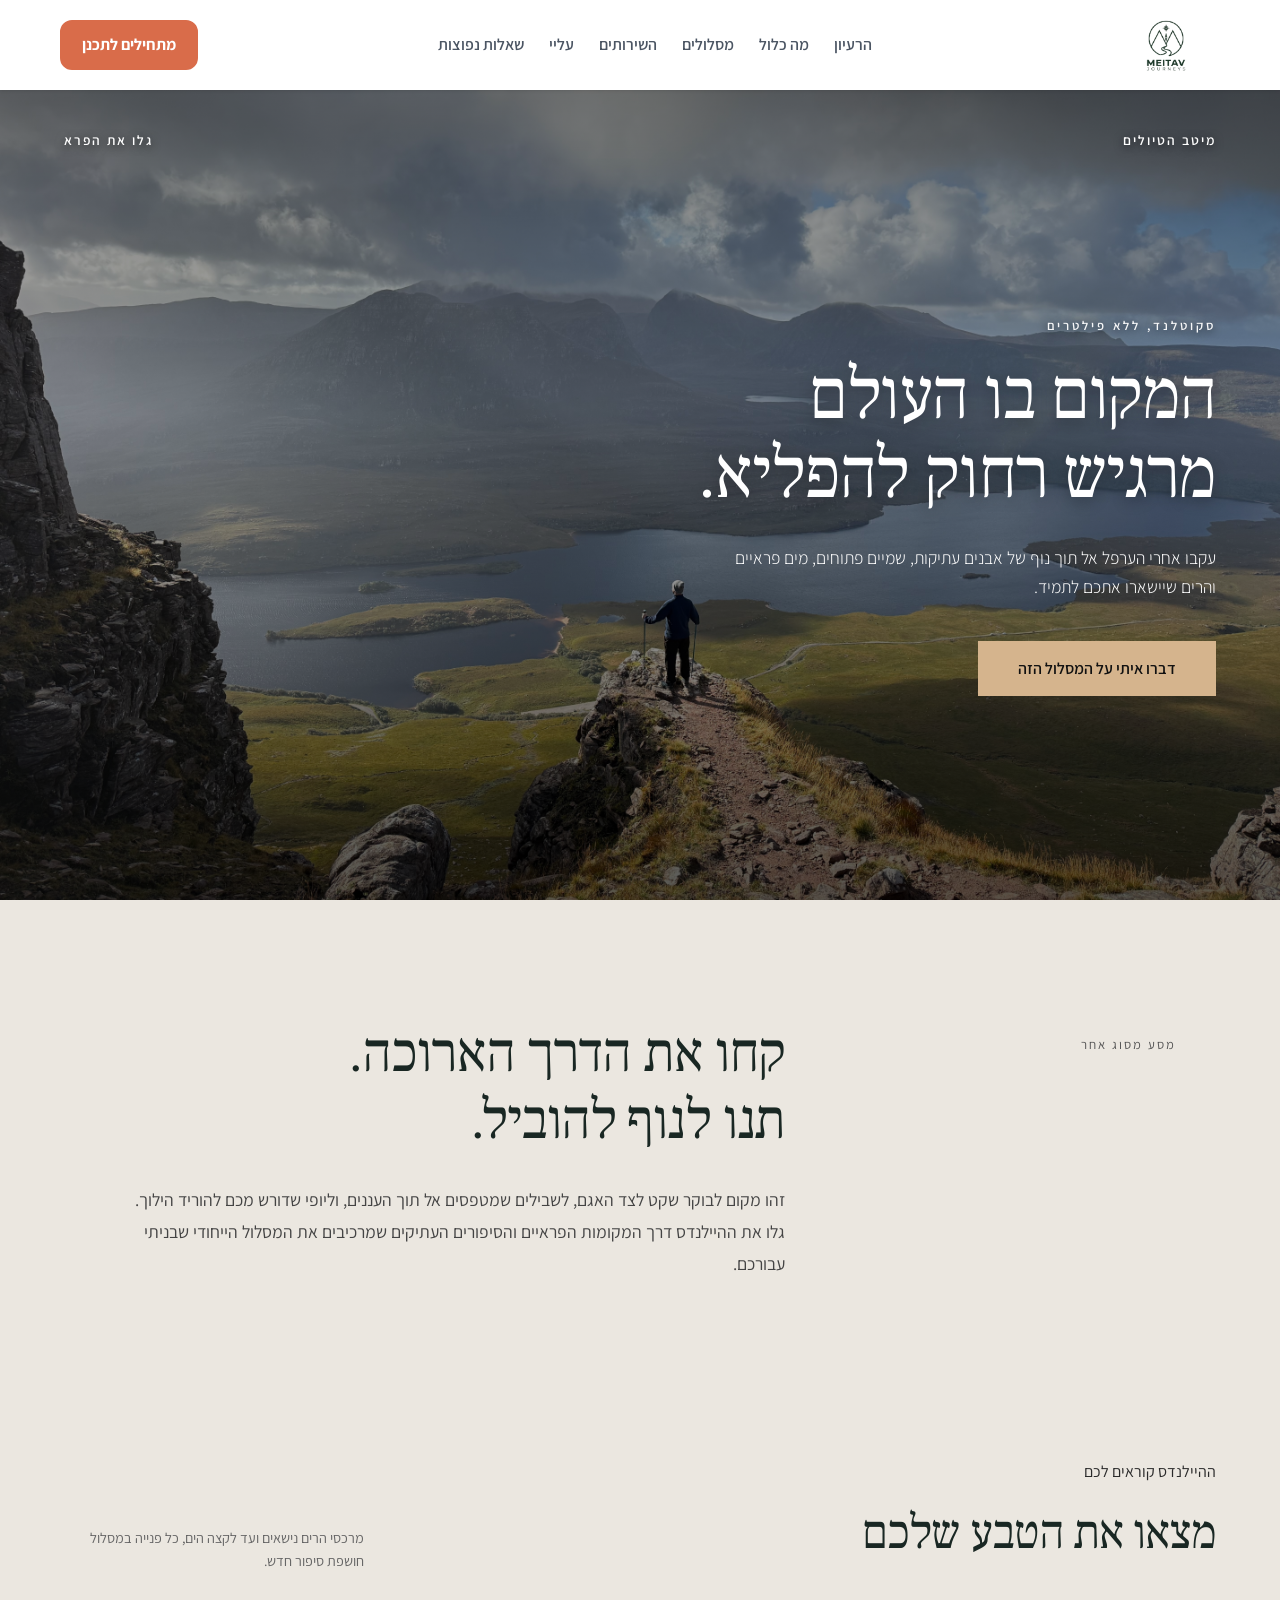
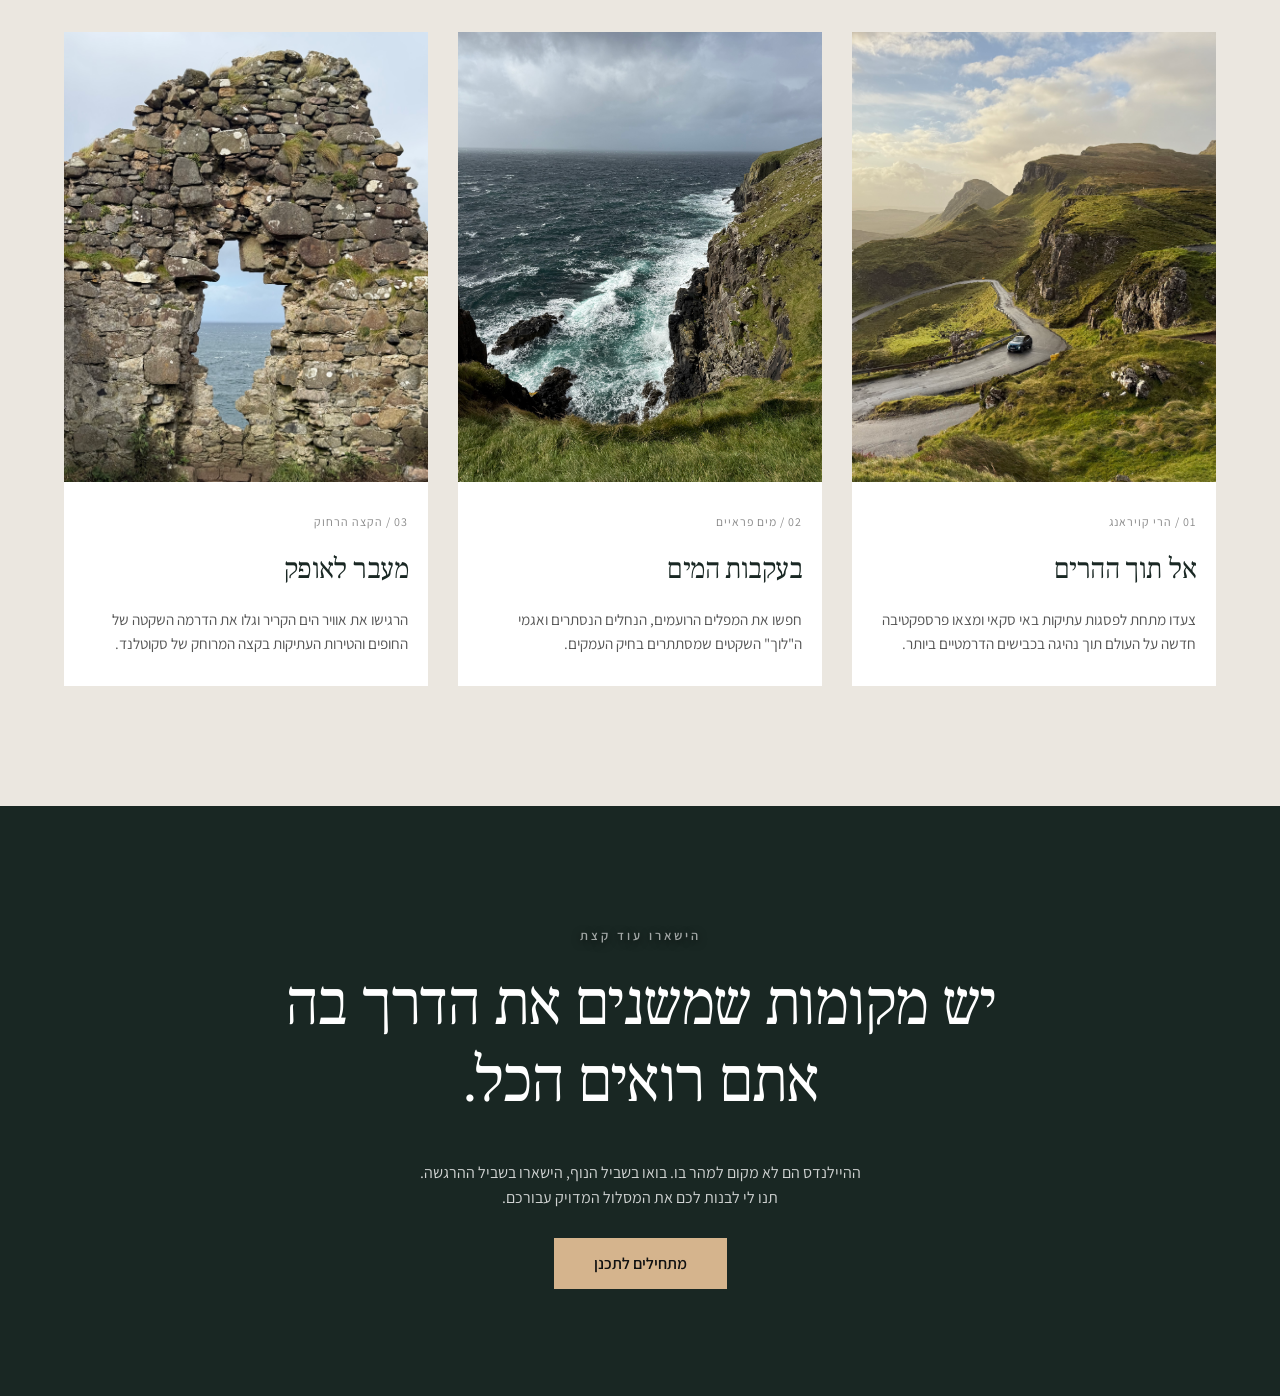
==== commit d9113405: "Fix styke at Scotland, all the card of scotland is clickable, and add lead modal script to index and" ====
--- a/destinations/scotland.html
+++ b/destinations/scotland.html
@@ -13,6 +13,7 @@
     <!-- CSS -->
     <!-- קודם העיצוב הראשי (לתפריט, לפוטר וכו') -->
     <link rel="stylesheet" href="../css/style.css">
+    <link rel="stylesheet" href="../css/form.css">
     <!-- ואז העיצוב המגזיני שדורס ומוסיף את סגנון היעדים -->
     <link rel="stylesheet" href="../css/magazine.css">
 
@@ -27,7 +28,7 @@
         <nav></nav>
 
         <!-- 1. HERO -->
-        <header class="mag-hero" style="background-image: linear-gradient(rgba(0,0,0,0.3), rgba(0,0,0,0.6)), url('../images/scotland.jpg');">
+        <header class="mag-hero" style="background-image: linear-gradient(to bottom, rgba(0,0,0,0.55) 0%, rgba(0,0,0,0.3) 40%, rgba(0,0,0,0.65) 100%), url('../images/scotland.jpg');">
             <div class="mag-hero-top">
                 <span>מיטב הטיולים</span>
                 <span>גלו את הפרא</span>
@@ -103,6 +104,7 @@
         <!-- SCRIPTS -->
         <script src="../js/navbar.js"></script>
         <script src="../js/analytics.js"></script>
+        <script src="../js/lead-modal.js"></script>
         <script src="../js/config.js"></script>
     </body>
     </main>
--- a/css/style.css
+++ b/css/style.css
@@ -159,6 +159,13 @@
 .service-card:hover, .dest-card:hover, .included-item:hover {
     transform: translateY(-5px);
     box-shadow: 0 15px 35px rgba(26, 43, 76, 0.1);
+}
+
+/* התאמת כרטיסיית יעד לחיצה מלאה (כמו סקוטלנד) */
+a.dest-card {
+    text-decoration: none;
+    color: inherit;
+    display: block;
 }
 
 /* ==========================================
--- a/css/form.css
+++ b/css/form.css
@@ -0,0 +1,169 @@
+/* ==========================================
+   FORM & MODAL EDITORIAL STYLES (MOBILE FIXED)
+   ========================================== */
+
+/* רקע כהה לשקיפות כשעולה פופ-אפ */
+.form-overlay {
+    display: none;
+    position: fixed;
+    inset: 0;
+    background: rgba(26, 43, 76, 0.75);
+    backdrop-filter: blur(5px);
+    z-index: 999;
+    /* שינוי ל-flex-start עם מרווח למעלה כדי שהאיקס לא ייחתך לעולם */
+    justify-content: center;
+    align-items: flex-start;
+    padding: 40px 15px 30px 15px;
+    overflow-y: auto; /* מאפשר גלילה חלקה במובייל */
+}
+
+.form-overlay.active {
+    display: flex;
+}
+
+.form-container-box {
+    width: 100%;
+    max-width: 600px;
+    background: #ffffff;
+    /* הגדלנו קצת את הרווח למעלה (padding-top) כדי שהכותרת והאיקס ינשuמו */
+    padding: 45px 25px 30px 25px;
+    border-radius: 20px;
+    box-shadow: 0 20px 40px rgba(26, 43, 76, 0.2);
+    position: relative;
+    animation: fadeInScale 0.3s ease;
+    margin-bottom: 40px; /* מרווח נוח בגלילה למטה */
+}
+
+@keyframes fadeInScale {
+    from { opacity: 0; transform: scale(0.95); }
+    to { opacity: 1; transform: scale(1); }
+}
+
+/* כפתור סגירה מוגדל, בולט ונגיש תמיד בפינה השמאלית */
+.form-close-btn {
+    position: absolute;
+    top: 15px;
+    left: 15px;
+    background: #f1f5f9;
+    border: none;
+    width: 42px;
+    height: 42px;
+    border-radius: 50%;
+    font-size: 1.4rem;
+    font-weight: bold;
+    cursor: pointer;
+    color: #1A2B4C;
+    display: flex;
+    align-items: center;
+    justify-content: center;
+    transition: background 0.2s;
+    z-index: 10;
+}
+
+.form-close-btn:hover {
+    background: #e2e8f0;
+}
+
+.form-header {
+    text-align: center;
+    margin-bottom: 25px;
+    margin-top: 10px;
+}
+
+.form-header h2 {
+    font-family: 'Frank Ruhl Libre', serif;
+    font-size: 1.8rem;
+    color: #1A2B4C;
+    margin-bottom: 8px;
+}
+
+.form-header p {
+    color: #64748b;
+    font-size: 0.95rem;
+}
+
+.form-group {
+    margin-bottom: 18px;
+}
+
+.form-group label {
+    display: block;
+    font-weight: 600;
+    color: #1A2B4C;
+    margin-bottom: 6px;
+    font-size: 0.9rem;
+}
+
+.form-control {
+    width: 100%;
+    padding: 12px 16px;
+    border: 1px solid #cbd5e1;
+    border-radius: 12px;
+    font-family: 'Assistant', sans-serif;
+    font-size: 1rem;
+    background-color: #FAF9F6;
+    color: #2C3E50;
+    transition: all 0.3s ease;
+}
+
+.form-control:focus {
+    outline: none;
+    border-color: #D96C4A;
+    background-color: #ffffff;
+    box-shadow: 0 0 0 3px rgba(217, 108, 74, 0.15);
+}
+
+textarea.form-control {
+    resize: vertical;
+    min-height: 90px;
+}
+
+.submit-lead-btn {
+    width: 100%;
+    background: #D96C4A;
+    color: #ffffff;
+    border: none;
+    padding: 14px;
+    border-radius: 12px;
+    font-size: 1.05rem;
+    font-weight: 700;
+    cursor: pointer;
+    transition: background 0.3s ease, transform 0.2s ease;
+    box-shadow: 0 4px 12px rgba(217, 108, 74, 0.25);
+    margin-top: 10px;
+}
+
+.submit-lead-btn:hover {
+    background: #C85A32;
+}
+
+.form-success-message {
+    display: none;
+    text-align: center;
+    padding: 30px 0;
+}
+
+.form-success-message h3 {
+    font-family: 'Frank Ruhl Libre', serif;
+    font-size: 1.6rem;
+    color: #10B981;
+    margin-bottom: 10px;
+}
+
+.form-success-message p {
+    color: #64748b;
+    font-size: 0.95rem;
+}
+
+/* התאמות נוספות למובייל קטן במיוחד */
+@media (max-width: 480px) {
+    .form-overlay {
+        padding: 20px 10px;
+    }
+    .form-container-box {
+        padding: 40px 15px 25px 15px;
+    }
+    .form-header h2 {
+        font-size: 1.5rem;
+    }
+}
--- a/css/magazine.css
+++ b/css/magazine.css
@@ -28,14 +28,18 @@
     padding: 40px 5%;
 }
 
+
 .mag-hero-top {
     display: flex;
     justify-content: space-between;
     font-size: 0.85rem;
+    font-weight: 600;
     letter-spacing: 2px;
     text-transform: uppercase;
     z-index: 2;
-}
+    text-shadow: 0 2px 10px rgba(0, 0, 0, 0.75);
+}
+
 
 .mag-hero-center {
     flex-grow: 1;
@@ -49,14 +53,14 @@
 
 .mag-eyebrow {
     font-size: 0.8rem;
+    font-weight: 600;
     letter-spacing: 3px;
     margin-bottom: 20px;
-    color: rgba(255,255,255,0.8);
+    color: rgba(255, 255, 255, 0.95);
+    text-shadow: 0 2px 8px rgba(0, 0, 0, 0.75);
 }
 
 .mag-title-box {
-    border: 1px solid rgba(255, 255, 255, 0.4);
-    padding: 40px;
     margin-bottom: 30px;
 }
 
